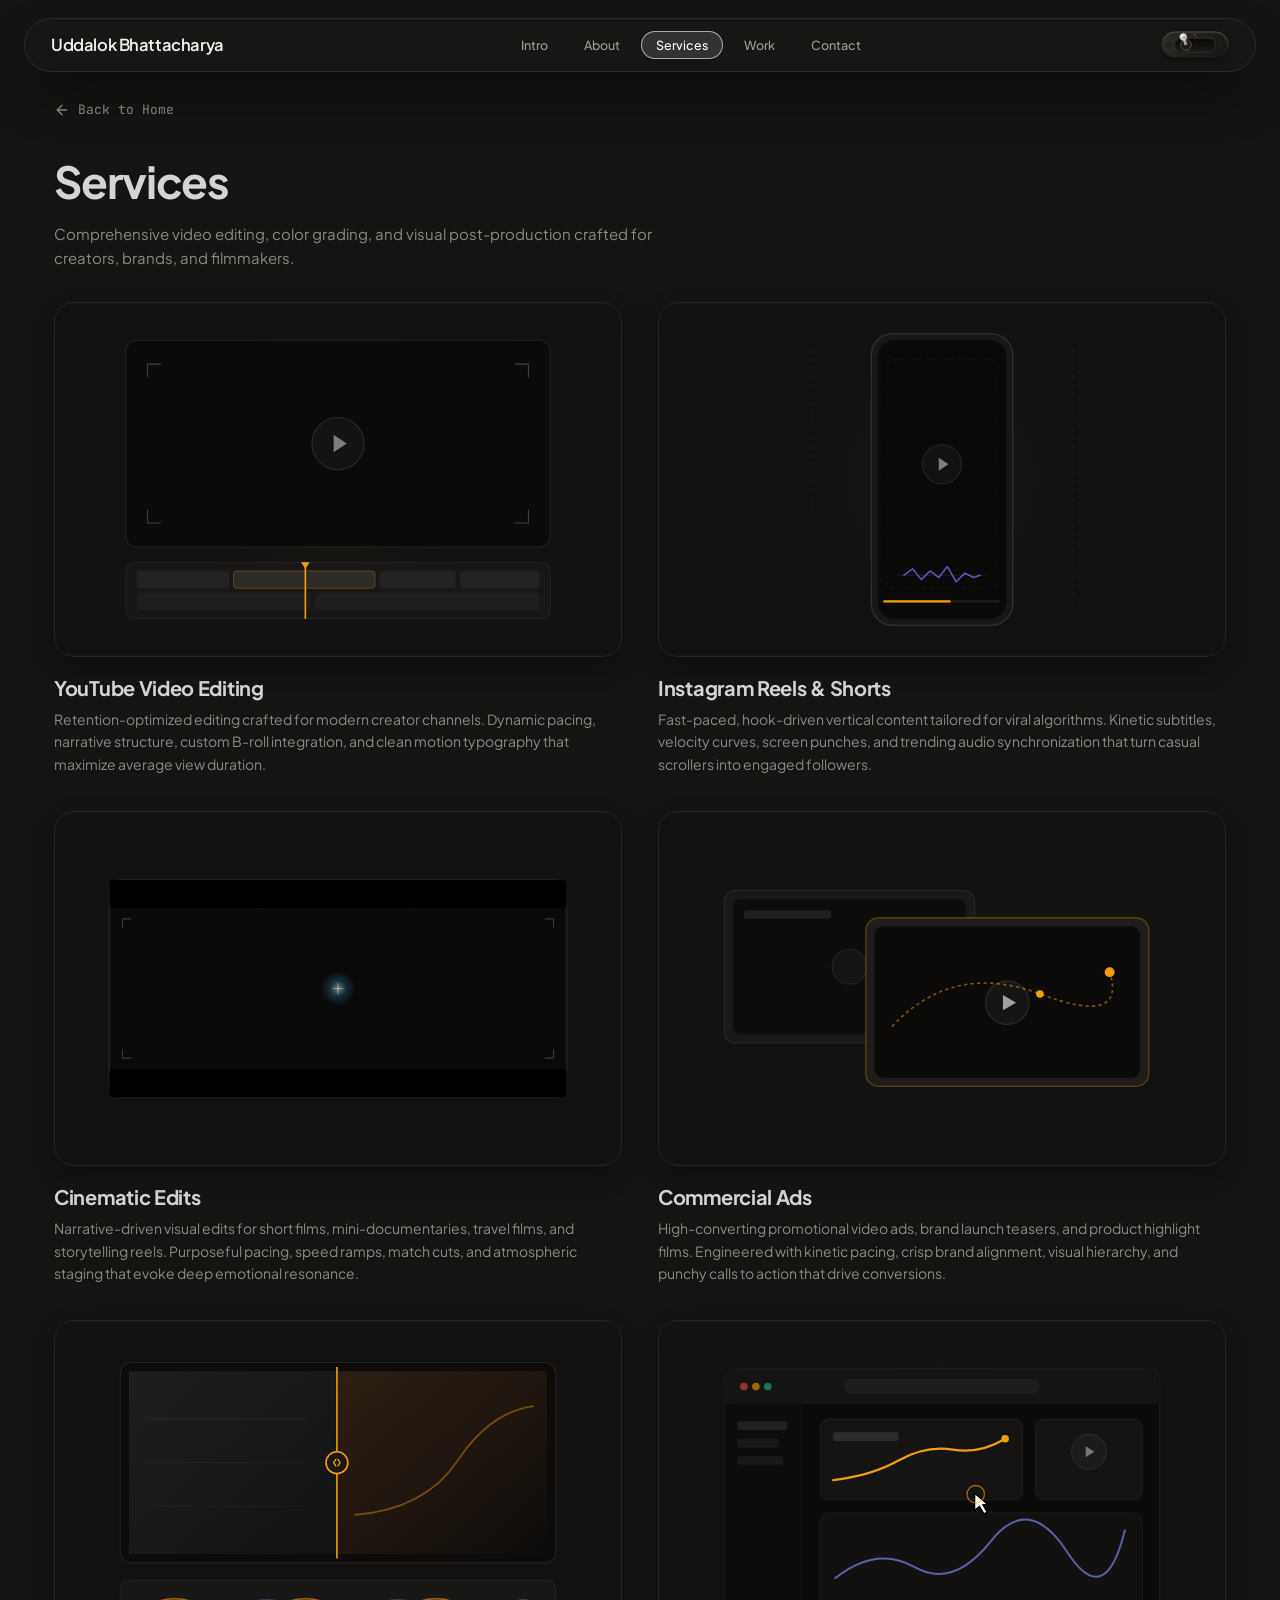
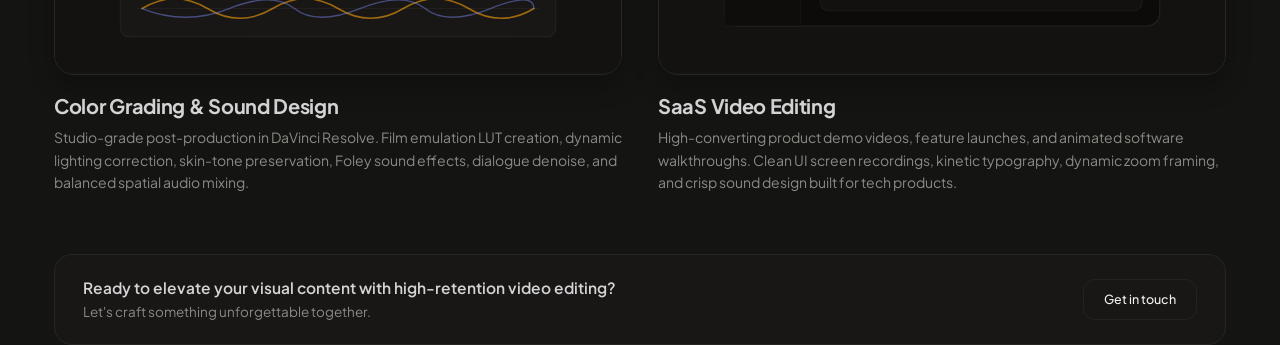
==== services.html @ 50cebea5 "feat: add SaaS Video Editing service to homepage section and services page" ====
<!DOCTYPE html>
<html lang="en">
<head>
  <meta charset="UTF-8">
  <meta name="viewport" content="width=device-width, initial-scale=1.0">
  <title>Services — Uddalok Bhattacharya | Video Editor</title>
  <meta name="description" content="Video editing services offered by Uddalok Bhattacharya: YouTube video editing, Instagram Reels and Shorts, Cinematic edits, Commercial ads, Color grading and sound design.">

  <!-- Google Fonts Preconnect -->
  <link rel="preconnect" href="https://fonts.googleapis.com">
  <link rel="preconnect" href="https://fonts.gstatic.com" crossorigin>
  <link href="https://fonts.googleapis.com/css2?family=JetBrains+Mono:wght@400;500;600&family=Plus+Jakarta+Sans:wght@400;500;600;700;800&display=swap" rel="stylesheet">

  <!-- Main Stylesheet -->
  <link rel="stylesheet" href="css/style.css?v=10">
</head>
<body>

  <!-- FIXED HEADER CAPSULE -->
  <header class="header-fixed-wrap">
    <div id="main-nav-capsule" class="main-nav-capsule">
      
      <!-- Brand Logo / Name: Links back to home -->
      <a id="nav-logo-link" href="index.html" class="nav-logo-link" aria-label="Uddalok Bhattacharya Home">
        <span class="nav-brand-text">Uddalok Bhattacharya</span>
      </a>

      <!-- Center Nav Links: "Services" is active capsule -->
      <nav class="nav-menu" aria-label="Primary Navigation">
        <a href="index.html#hero" class="nav-btn-link" data-section="hero">Intro</a>
        <a href="index.html#about" class="nav-btn-link" data-section="about">About</a>
        <a href="services.html" class="nav-btn-link active">Services</a>
        <a href="work.html" class="nav-btn-link">Work</a>
        <a href="index.html#contact" class="nav-btn-link" data-section="contact">Contact</a>
      </nav>

      <!-- Right Header Actions: Vintage Switch + Mobile Menu Toggle -->
      <div class="header-right-actions">
        <div class="switch-right-wrap">
        <button 
          id="nav-vintage-toggle-btn" 
          class="nav-vintage-toggle-btn" 
          type="button" 
          role="switch" 
          aria-checked="false" 
          aria-label="Vintage toggle switch: currently in Dark mode. Click to toggle to Royal Purple mode."
          title="Flip switch to Day / Purple Mode"
        >
          <svg id="vintageSwitchSvg" viewBox="0 0 68 28" class="vintage-switch-svg" fill="none" xmlns="http://www.w3.org/2000/svg">
            <defs>
              <linearGradient id="vintagePlateDark" x1="0" y1="0" x2="68" y2="28" gradientUnits="userSpaceOnUse">
                <stop offset="0%" stop-color="#32302C"/>
                <stop offset="35%" stop-color="#22211E"/>
                <stop offset="70%" stop-color="#1C1B19"/>
                <stop offset="100%" stop-color="#151413"/>
              </linearGradient>

              <linearGradient id="vintagePlatePurple" x1="0" y1="0" x2="68" y2="28" gradientUnits="userSpaceOnUse">
                <stop offset="0%" stop-color="#4C1D95"/>
                <stop offset="30%" stop-color="#3B1578"/>
                <stop offset="70%" stop-color="#290E52"/>
                <stop offset="100%" stop-color="#1C0938"/>
              </linearGradient>

              <linearGradient id="rimHighlightDark" x1="0" y1="0" x2="0" y2="28" gradientUnits="userSpaceOnUse">
                <stop offset="0%" stop-color="#57544C"/>
                <stop offset="50%" stop-color="#2E2C28"/>
                <stop offset="100%" stop-color="#0E0D0C"/>
              </linearGradient>

              <linearGradient id="rimHighlightPurple" x1="0" y1="0" x2="0" y2="28" gradientUnits="userSpaceOnUse">
                <stop offset="0%" stop-color="#C084FC"/>
                <stop offset="50%" stop-color="#7E22CE"/>
                <stop offset="100%" stop-color="#3B0764"/>
              </linearGradient>

              <linearGradient id="cavityShadow" x1="0" y1="0" x2="0" y2="14" gradientUnits="userSpaceOnUse">
                <stop offset="0%" stop-color="#080807" stop-opacity="0.95"/>
                <stop offset="60%" stop-color="#131211" stop-opacity="0.85"/>
                <stop offset="100%" stop-color="#21201D" stop-opacity="0.6"/>
              </linearGradient>

              <linearGradient id="leverBatonDark" x1="0" y1="0" x2="14" y2="14" gradientUnits="userSpaceOnUse">
                <stop offset="0%" stop-color="#F5F4F0"/>
                <stop offset="25%" stop-color="#D5D2C8"/>
                <stop offset="55%" stop-color="#8C887E"/>
                <stop offset="85%" stop-color="#57544C"/>
                <stop offset="100%" stop-color="#3A3833"/>
              </linearGradient>

              <linearGradient id="leverBatonLight" x1="0" y1="0" x2="14" y2="14" gradientUnits="userSpaceOnUse">
                <stop offset="0%" stop-color="#FFF9E6"/>
                <stop offset="30%" stop-color="#F5D77F"/>
                <stop offset="70%" stop-color="#D4A738"/>
                <stop offset="100%" stop-color="#99701E"/>
              </linearGradient>

              <radialGradient id="pilotBulbOff" cx="40%" cy="40%" r="50%">
                <stop offset="0%" stop-color="#78350F" stop-opacity="0.6"/>
                <stop offset="60%" stop-color="#451A03" stop-opacity="0.8"/>
                <stop offset="100%" stop-color="#1A0B02" stop-opacity="0.9"/>
              </radialGradient>
            </defs>

            <!-- Face Plate -->
            <rect class="switch-plate" x="1" y="1" width="66" height="26" rx="13" fill="url(#vintagePlateDark)" stroke="url(#rimHighlightDark)" stroke-width="1.2"/>
            <rect class="switch-inner-rim" x="2.6" y="2.6" width="62.8" height="22.8" rx="11.4" fill="none" stroke="#2A2825" stroke-width="0.6" stroke-dasharray="100" opacity="0.8"/>

            <!-- Left Screw Rivet -->
            <g transform="translate(7.5, 14)">
              <circle cx="0" cy="0" r="1.9" fill="#2C2A26" stroke="#141413" stroke-width="0.4"/>
              <line x1="-1.3" y1="-0.7" x2="1.3" y2="0.7" stroke="#0D0D0C" stroke-width="0.5" stroke-linecap="round"/>
            </g>

            <!-- Right Screw Rivet -->
            <g transform="translate(60.5, 14)">
              <circle cx="0" cy="0" r="1.9" fill="#2C2A26" stroke="#141413" stroke-width="0.4"/>
              <line x1="-1.2" y1="0.9" x2="1.2" y2="-0.9" stroke="#0D0D0C" stroke-width="0.5" stroke-linecap="round"/>
            </g>

            <!-- Recessed Cavity Slot -->
            <g transform="translate(13.5, 7)">
              <rect class="switch-cavity-rim" x="0" y="0" width="41" height="14" rx="7" fill="#151413" stroke="#33312C" stroke-width="0.8"/>
              <rect x="1" y="1" width="39" height="12" rx="6" fill="url(#cavityShadow)"/>
            </g>

            <!-- Pilot LED Indicator -->
            <g transform="translate(34, 4)">
              <circle cx="0" cy="0" r="2.2" fill="#3D3B36" stroke="#262522" stroke-width="0.4"/>
              <circle class="pilot-gem" cx="0" cy="0" r="1.6" fill="url(#pilotBulbOff)"/>
              <circle cx="-0.4" cy="-0.4" r="0.5" fill="#FFFFFF" opacity="0.3"/>
            </g>

            <!-- Mechanical Lever Group -->
            <g id="switchLeverG" class="switch-lever-group">
              <ellipse cx="2.5" cy="15.5" rx="4.8" ry="3" fill="#000000" opacity="0.45"/>
              <circle cx="0" cy="14" r="5.5" fill="#2D2B27" stroke="#4D4A43" stroke-width="0.7"/>
              <circle cx="0" cy="14" r="4" fill="#1A1917"/>

              <g class="baton-lever-tilt">
                <path d="M -1.8 14 L -1.1 6.8 L 1.1 6.8 L 1.8 14 Z" fill="url(#leverBatonDark)" stroke="#33312C" stroke-width="0.35"/>
                <circle cx="0" cy="5.5" r="3.5" fill="url(#leverBatonDark)" stroke="#A3A199" stroke-width="0.45"/>
                <ellipse cx="-1" cy="4.5" rx="1.1" ry="1.6" transform="rotate(-25 -1 4.5)" fill="#FFFFFF" opacity="0.75"/>
                <line x1="-2" y1="5.5" x2="2" y2="5.5" stroke="#2E2D2A" stroke-width="0.35" opacity="0.7"/>
                <line x1="-1.6" y1="6.5" x2="1.6" y2="6.5" stroke="#2E2D2A" stroke-width="0.35" opacity="0.7"/>
              </g>
            </g>
          </svg>
        </button>
      </div>

        <!-- Mobile Menu Toggle Button (Hamburger / Cross) -->
        <button 
          id="mobileMenuToggleBtn" 
          class="mobile-menu-toggle-btn" 
          type="button" 
          aria-label="Toggle navigation menu" 
          aria-expanded="false"
        >
          <span class="hamburger-bar"></span>
          <span class="hamburger-bar"></span>
          <span class="hamburger-bar"></span>
        </button>
      </div>

    </div>

    <!-- Mobile Navigation Floating Drawer -->
    <div class="mobile-nav-drawer" id="mobileNavDrawer" aria-hidden="true">
      <nav class="mobile-nav-links" aria-label="Mobile Navigation">
        <a href="index.html#hero" class="mobile-nav-item">
          <span>Intro</span>
          <span class="mobile-nav-sub">01</span>
        </a>
        <a href="index.html#about" class="mobile-nav-item">
          <span>About</span>
          <span class="mobile-nav-sub">02</span>
        </a>
        <a href="services.html" class="mobile-nav-item active">
          <span>Services</span>
          <span class="mobile-nav-sub">03</span>
        </a>
        <a href="work.html" class="mobile-nav-item">
          <span>Work</span>
          <span class="mobile-nav-sub">04</span>
        </a>
        <a href="index.html#contact" class="mobile-nav-item">
          <span>Contact</span>
          <span class="mobile-nav-sub">05</span>
        </a>
      </nav>
    </div>
  </header>

  <!-- MAIN CONTENT CONTAINER -->
  <main class="page-container" style="padding-top: 100px;">

    <!-- Top Navigation Row: Back Link -->
    <div class="work-page-nav-row">
      <a href="index.html" class="back-to-home-link">
        <svg width="16" height="16" viewBox="0 0 24 24" fill="none" stroke="currentColor" stroke-width="2" stroke-linecap="round" stroke-linejoin="round">
          <line x1="19" y1="12" x2="5" y2="12"/>
          <polyline points="12 19 5 12 12 5"/>
        </svg>
        <span>Back to Home</span>
      </a>
    </div>

    <!-- Page Title & Header -->
    <div class="work-page-intro">
      <h1 class="work-page-title">Services</h1>
      <p class="work-page-sub">
        Comprehensive video editing, color grading, and visual post-production crafted for creators, brands, and filmmakers.
      </p>
    </div>

    <!-- ======================================================================
         ALL SERVICES SHOWCASE GRID (Clean, minimal, zero template badges)
         ====================================================================== -->
    <div class="services-all-grid">

      <!-- Service 1: YouTube video editing -->
      <article class="service-card">
        <div class="service-media-wrap">
          <svg viewBox="0 0 520 320" class="service-canvas-svg" fill="none" xmlns="http://www.w3.org/2000/svg">
            <rect width="520" height="320" fill="#131211"/>
            <circle cx="260" cy="140" r="150" fill="url(#ytStudioGlow)" opacity="0.25"/>
            <defs>
              <radialGradient id="ytStudioGlow" cx="50%" cy="50%" r="50%">
                <stop offset="0%" stop-color="#F59E0B" stop-opacity="0.35"/>
                <stop offset="100%" stop-color="#131211" stop-opacity="0"/>
              </radialGradient>
            </defs>

            <!-- 16:9 Studio Monitor Frame -->
            <g transform="translate(65, 32)">
              <rect x="0" y="0" width="390" height="190" rx="10" fill="#0C0B0A" stroke="rgba(255, 255, 255, 0.08)" stroke-width="1"/>
              
              <!-- Subtle Corner Alignment Marks -->
              <path d="M 20 34 L 20 22 L 32 22" stroke="rgba(255, 255, 255, 0.22)" stroke-width="1" stroke-linecap="round"/>
              <path d="M 370 34 L 370 22 L 358 22" stroke="rgba(255, 255, 255, 0.22)" stroke-width="1" stroke-linecap="round"/>
              <path d="M 20 156 L 20 168 L 32 168" stroke="rgba(255, 255, 255, 0.22)" stroke-width="1" stroke-linecap="round"/>
              <path d="M 370 156 L 370 168 L 358 168" stroke="rgba(255, 255, 255, 0.22)" stroke-width="1" stroke-linecap="round"/>

              <!-- Minimal Center Play Aperture -->
              <circle cx="195" cy="95" r="24" fill="rgba(255, 255, 255, 0.03)" stroke="rgba(255, 255, 255, 0.12)" stroke-width="1"/>
              <polygon points="191,87 203,95 191,103" fill="rgba(255, 255, 255, 0.45)"/>
            </g>

            <!-- Minimalist Timeline Strip -->
            <g transform="translate(65, 236)">
              <rect x="0" y="0" width="390" height="52" rx="8" fill="#181716" stroke="rgba(255, 255, 255, 0.06)" stroke-width="1"/>
              
              <rect x="10" y="8" width="85" height="16" rx="3" fill="#242220"/>
              <rect x="99" y="8" width="130" height="16" rx="3" fill="#2E2C28" stroke="rgba(245, 158, 11, 0.3)" stroke-width="0.8"/>
              <rect x="233" y="8" width="70" height="16" rx="3" fill="#242220"/>
              <rect x="307" y="8" width="73" height="16" rx="3" fill="#242220"/>

              <rect x="10" y="28" width="160" height="16" rx="3" fill="#1D1F1E"/>
              <rect x="174" y="28" width="206" height="16" rx="3" fill="#1D1F1E"/>

              <!-- Precision Amber Playhead -->
              <line x1="165" y1="0" x2="165" y2="52" stroke="#F59E0B" stroke-width="1.5"/>
              <polygon points="161,0 169,0 165,6" fill="#F59E0B"/>
            </g>
          </svg>
        </div>
        <div class="service-info">
          <h3 class="service-title">YouTube Video Editing</h3>
          <p class="service-desc">
            Retention-optimized editing crafted for modern creator channels. Dynamic pacing, narrative structure, custom B-roll integration, and clean motion typography that maximize average view duration.
          </p>
        </div>
      </article>

      <!-- Service 2: Instagram Reels and Shorts -->
      <article class="service-card">
        <div class="service-media-wrap">
          <svg viewBox="0 0 520 320" class="service-canvas-svg" fill="none" xmlns="http://www.w3.org/2000/svg">
            <rect width="520" height="320" fill="#131211"/>
            <circle cx="260" cy="160" r="130" fill="url(#reelsGlowNew)" opacity="0.2"/>
            <defs>
              <radialGradient id="reelsGlowNew" cx="50%" cy="50%" r="50%">
                <stop offset="0%" stop-color="#8B5CF6" stop-opacity="0.4"/>
                <stop offset="100%" stop-color="#131211" stop-opacity="0"/>
              </radialGradient>
            </defs>

            <!-- Editorial Subtle Guide Lines -->
            <line x1="140" y1="40" x2="140" y2="280" stroke="rgba(255, 255, 255, 0.03)" stroke-width="1" stroke-dasharray="4 4"/>
            <line x1="380" y1="40" x2="380" y2="280" stroke="rgba(255, 255, 255, 0.03)" stroke-width="1" stroke-dasharray="4 4"/>

            <!-- Centered 9:16 Vertical Viewport -->
            <g transform="translate(195, 26)">
              <rect x="0" y="0" width="130" height="268" rx="20" fill="#181716" stroke="rgba(255, 255, 255, 0.12)" stroke-width="1.2"/>
              <rect x="6" y="6" width="118" height="256" rx="15" fill="#0A0A09"/>

              <!-- Subtle Safe Area Inset -->
              <rect x="14" y="24" width="102" height="210" rx="6" fill="none" stroke="rgba(255, 255, 255, 0.04)" stroke-dasharray="3 3"/>

              <!-- Minimal Center Play Focus -->
              <circle cx="65" cy="120" r="18" fill="rgba(255, 255, 255, 0.03)" stroke="rgba(255, 255, 255, 0.1)" stroke-width="1"/>
              <polygon points="62,114 71,120 62,126" fill="rgba(255, 255, 255, 0.45)"/>

              <!-- Minimal Soundwave Rhythm Pulse -->
              <g transform="translate(24, 212)">
                <line x1="0" y1="10" x2="82" y2="10" stroke="rgba(255, 255, 255, 0.08)" stroke-width="1"/>
                <path d="M 6 10 L 14 4 L 22 14 L 30 6 L 38 12 L 46 2 L 54 16 L 62 8 L 70 12 L 76 10" stroke="#8B5CF6" stroke-width="1.4" stroke-linecap="round" stroke-linejoin="round" opacity="0.8"/>
              </g>

              <!-- Bottom Progress Scrubber Line -->
              <line x1="12" y1="246" x2="118" y2="246" stroke="rgba(255, 255, 255, 0.08)" stroke-width="2"/>
              <line x1="12" y1="246" x2="72" y2="246" stroke="#F59E0B" stroke-width="2" stroke-linecap="round"/>
            </g>
          </svg>
        </div>
        <div class="service-info">
          <h3 class="service-title">Instagram Reels &amp; Shorts</h3>
          <p class="service-desc">
            Fast-paced, hook-driven vertical content tailored for viral algorithms. Kinetic subtitles, velocity curves, screen punches, and trending audio synchronization that turn casual scrollers into engaged followers.
          </p>
        </div>
      </article>

      <!-- Service 3: Cinematic edits -->
      <article class="service-card">
        <div class="service-media-wrap">
          <svg viewBox="0 0 520 320" class="service-canvas-svg" fill="none" xmlns="http://www.w3.org/2000/svg">
            <rect width="520" height="320" fill="#131211"/>

            <!-- Anamorphic 2.39:1 Widescreen Viewport Frame -->
            <g transform="translate(50, 60)">
              <!-- Outer Scope Shell -->
              <rect x="0" y="0" width="420" height="200" rx="10" fill="#0A0A09" stroke="rgba(255, 255, 255, 0.1)" stroke-width="1.2"/>
              
              <!-- Pure Black Letterbox Mask Bars (Top & Bottom) -->
              <rect x="0" y="0" width="420" height="26" rx="4" fill="#000000"/>
              <rect x="0" y="174" width="420" height="26" rx="4" fill="#000000"/>

              <!-- Subtle Optical Anamorphic Streak -->
              <line x1="40" y1="100" x2="380" y2="100" stroke="url(#cinematicBeam)" stroke-width="1.4" opacity="0.75"/>
              <circle cx="210" cy="100" r="16" fill="url(#cinematicCore)" opacity="0.6"/>
              <defs>
                <linearGradient id="cinematicBeam" x1="0%" y1="0%" x2="100%" y2="0%">
                  <stop offset="0%" stop-color="#38BDF8" stop-opacity="0"/>
                  <stop offset="35%" stop-color="#38BDF8" stop-opacity="0.25"/>
                  <stop offset="50%" stop-color="#E0F2FE" stop-opacity="0.9"/>
                  <stop offset="65%" stop-color="#38BDF8" stop-opacity="0.25"/>
                  <stop offset="100%" stop-color="#38BDF8" stop-opacity="0"/>
                </linearGradient>
                <radialGradient id="cinematicCore" cx="50%" cy="50%" r="50%">
                  <stop offset="0%" stop-color="#FFFFFF" stop-opacity="0.8"/>
                  <stop offset="50%" stop-color="#38BDF8" stop-opacity="0.3"/>
                  <stop offset="100%" stop-color="#38BDF8" stop-opacity="0"/>
                </radialGradient>
              </defs>

              <!-- Rule of Thirds Cinematic Composition Guides -->
              <line x1="140" y1="26" x2="140" y2="174" stroke="rgba(255, 255, 255, 0.04)" stroke-width="0.8"/>
              <line x1="280" y1="26" x2="280" y2="174" stroke="rgba(255, 255, 255, 0.04)" stroke-width="0.8"/>

              <!-- Precision Center Crosshair -->
              <line x1="205" y1="100" x2="215" y2="100" stroke="rgba(255, 255, 255, 0.35)" stroke-width="1"/>
              <line x1="210" y1="95" x2="210" y2="105" stroke="rgba(255, 255, 255, 0.35)" stroke-width="1"/>

              <!-- Corner Crop Ticks -->
              <path d="M 12 36 L 12 44 M 12 36 L 20 36" stroke="rgba(255, 255, 255, 0.2)" stroke-width="1"/>
              <path d="M 408 36 L 408 44 M 408 36 L 400 36" stroke="rgba(255, 255, 255, 0.2)" stroke-width="1"/>
              <path d="M 12 164 L 12 156 M 12 164 L 20 164" stroke="rgba(255, 255, 255, 0.2)" stroke-width="1"/>
              <path d="M 408 164 L 408 156 M 408 164 L 400 164" stroke="rgba(255, 255, 255, 0.2)" stroke-width="1"/>
            </g>
          </svg>
        </div>
        <div class="service-info">
          <h3 class="service-title">Cinematic Edits</h3>
          <p class="service-desc">
            Narrative-driven visual edits for short films, mini-documentaries, travel films, and storytelling reels. Purposeful pacing, speed ramps, match cuts, and atmospheric staging that evoke deep emotional resonance.
          </p>
        </div>
      </article>

      <!-- Service 4: Commercial ads -->
      <article class="service-card">
        <div class="service-media-wrap">
          <svg viewBox="0 0 520 320" class="service-canvas-svg" fill="none" xmlns="http://www.w3.org/2000/svg">
            <rect width="520" height="320" fill="#131211"/>

            <!-- Background Frame 1 (Left) -->
            <g transform="translate(60, 70)">
              <rect x="0" y="0" width="230" height="140" rx="10" fill="#1A1917" stroke="rgba(255, 255, 255, 0.08)" stroke-width="1"/>
              <rect x="8" y="8" width="214" height="124" rx="6" fill="#0E0D0C"/>
              <rect x="18" y="18" width="80" height="8" rx="2" fill="rgba(255, 255, 255, 0.08)"/>
              <circle cx="115" cy="70" r="16" fill="rgba(255, 255, 255, 0.03)" stroke="rgba(255, 255, 255, 0.08)" stroke-width="1"/>
            </g>

            <!-- Foreground Hero Keyframe (Right, Elevated with Soft Ambient Glow) -->
            <g transform="translate(190, 95)">
              <rect x="-10" y="-10" width="280" height="175" rx="14" fill="url(#commercialGlow)" opacity="0.35"/>
              <defs>
                <radialGradient id="commercialGlow" cx="50%" cy="50%" r="50%">
                  <stop offset="0%" stop-color="#F59E0B" stop-opacity="0.4"/>
                  <stop offset="100%" stop-color="#131211" stop-opacity="0"/>
                </radialGradient>
              </defs>
              
              <rect x="0" y="0" width="260" height="155" rx="12" fill="#1F1D1B" stroke="rgba(245, 158, 11, 0.3)" stroke-width="1.2"/>
              <rect x="8" y="8" width="244" height="139" rx="8" fill="#0C0B0A"/>

              <!-- Motion Curve Vector between keyframes -->
              <path d="M 24 100 Q 80 40 160 70 T 224 50" fill="none" stroke="rgba(245, 158, 11, 0.5)" stroke-width="1.5" stroke-dasharray="3 3"/>
              <circle cx="160" cy="70" r="3.5" fill="#F59E0B"/>
              <circle cx="224" cy="50" r="4.5" fill="#F59E0B"/>

              <!-- Clean Play Focus -->
              <circle cx="130" cy="78" r="20" fill="rgba(255, 255, 255, 0.04)" stroke="rgba(255, 255, 255, 0.12)" stroke-width="1"/>
              <polygon points="126,71 138,78 126,85" fill="rgba(255, 255, 255, 0.6)"/>
            </g>
          </svg>
        </div>
        <div class="service-info">
          <h3 class="service-title">Commercial Ads</h3>
          <p class="service-desc">
            High-converting promotional video ads, brand launch teasers, and product highlight films. Engineered with kinetic pacing, crisp brand alignment, visual hierarchy, and punchy calls to action that drive conversions.
          </p>
        </div>
      </article>

      <!-- Service 5: Color grading and sound design -->
      <article class="service-card">
        <div class="service-media-wrap">
          <svg viewBox="0 0 520 320" class="service-canvas-svg" fill="none" xmlns="http://www.w3.org/2000/svg">
            <rect width="520" height="320" fill="#131211"/>

            <!-- Split-Screen Grade Viewport (Before / After Grading) -->
            <g transform="translate(60, 36)">
              <rect x="0" y="0" width="400" height="184" rx="10" fill="#0D0C0B" stroke="rgba(255, 255, 255, 0.08)" stroke-width="1"/>
              
              <!-- Left Half: Flat LOG Profile -->
              <path d="M 8 8 L 198 8 L 198 176 L 8 176 Z" fill="url(#logGradient)"/>
              <defs>
                <linearGradient id="logGradient" x1="0%" y1="0%" x2="100%" y2="100%">
                  <stop offset="0%" stop-color="#1C1E1F"/>
                  <stop offset="100%" stop-color="#121314"/>
                </linearGradient>
              </defs>
              <line x1="24" y1="52" x2="170" y2="52" stroke="rgba(255, 255, 255, 0.04)" stroke-width="1"/>
              <line x1="24" y1="92" x2="170" y2="92" stroke="rgba(255, 255, 255, 0.04)" stroke-width="1"/>
              <line x1="24" y1="132" x2="170" y2="132" stroke="rgba(255, 255, 255, 0.04)" stroke-width="1"/>

              <!-- Right Half: Rec.709 Graded Cinematic Tone -->
              <path d="M 200 8 L 392 8 L 392 176 L 200 176 Z" fill="url(#gradedGradient)"/>
              <defs>
                <linearGradient id="gradedGradient" x1="0%" y1="0%" x2="100%" y2="100%">
                  <stop offset="0%" stop-color="#2D1F13"/>
                  <stop offset="60%" stop-color="#1C140E"/>
                  <stop offset="100%" stop-color="#0E0D0C"/>
                </linearGradient>
              </defs>
              <path d="M 215 140 Q 280 135 310 90 T 380 40" fill="none" stroke="rgba(245, 158, 11, 0.4)" stroke-width="1.6"/>

              <!-- Center Precision Split-Line Slider -->
              <line x1="199" y1="4" x2="199" y2="180" stroke="#F59E0B" stroke-width="1.5"/>
              <circle cx="199" cy="92" r="10" fill="#181716" stroke="#F59E0B" stroke-width="1.5"/>
              <path d="M 196 92 L 198 89 M 196 92 L 198 95 M 202 92 L 200 89 M 202 92 L 200 95" stroke="#F59E0B" stroke-width="1.2" stroke-linecap="round"/>
            </g>

            <!-- Sound Design: Precision Spatial Audio Waveform -->
            <g transform="translate(60, 236)">
              <rect x="0" y="0" width="400" height="52" rx="8" fill="#181716" stroke="rgba(255, 255, 255, 0.06)" stroke-width="1"/>
              <!-- Stereo Audio Waveform Curves -->
              <path d="M 20 26 Q 50 8 80 26 T 140 26 T 200 26 T 260 26 T 320 26 T 380 26" fill="none" stroke="rgba(245, 158, 11, 0.6)" stroke-width="1.4" stroke-linecap="round"/>
              <path d="M 20 26 Q 60 42 100 26 T 160 26 T 220 26 T 280 26 T 340 26 T 380 26" fill="none" stroke="rgba(129, 140, 248, 0.45)" stroke-width="1.2" stroke-linecap="round"/>
              <line x1="15" y1="26" x2="385" y2="26" stroke="rgba(255, 255, 255, 0.04)" stroke-width="1"/>
            </g>
          </svg>
        </div>
        <div class="service-info">
          <h3 class="service-title">Color Grading &amp; Sound Design</h3>
          <p class="service-desc">
            Studio-grade post-production in DaVinci Resolve. Film emulation LUT creation, dynamic lighting correction, skin-tone preservation, Foley sound effects, dialogue denoise, and balanced spatial audio mixing.
          </p>
        </div>
      </article>

      <!-- Service 6: SaaS Video Editing -->
      <article class="service-card">
        <div class="service-media-wrap">
          <svg viewBox="0 0 520 320" class="service-canvas-svg" fill="none" xmlns="http://www.w3.org/2000/svg">
            <rect width="520" height="320" fill="#131211"/>
            <circle cx="260" cy="150" r="140" fill="url(#saasGlowSvc)" opacity="0.25"/>
            <defs>
              <radialGradient id="saasGlowSvc" cx="50%" cy="50%" r="50%">
                <stop offset="0%" stop-color="#38BDF8" stop-opacity="0.35"/>
                <stop offset="60%" stop-color="#818CF8" stop-opacity="0.15"/>
                <stop offset="100%" stop-color="#131211" stop-opacity="0"/>
              </radialGradient>
            </defs>

            <!-- Modern SaaS Application Window Frame -->
            <g transform="translate(60, 42)">
              <rect x="0" y="0" width="400" height="236" rx="12" fill="#0C0B0A" stroke="rgba(255, 255, 255, 0.08)" stroke-width="1"/>
              
              <!-- Window Header -->
              <rect x="0" y="0" width="400" height="32" rx="12" fill="#151413"/>
              <rect x="0" y="20" width="400" height="12" fill="#151413"/>
              <circle cx="18" cy="16" r="3.5" fill="#EF4444" opacity="0.6"/>
              <circle cx="29" cy="16" r="3.5" fill="#F59E0B" opacity="0.6"/>
              <circle cx="40" cy="16" r="3.5" fill="#10B981" opacity="0.6"/>
              <rect x="110" y="9" width="180" height="14" rx="7" fill="rgba(255, 255, 255, 0.04)"/>

              <!-- Sidebar -->
              <rect x="0" y="32" width="70" height="204" fill="#0E0D0C" stroke="rgba(255, 255, 255, 0.03)" stroke-width="0.8"/>
              <rect x="12" y="48" width="46" height="8" rx="2" fill="rgba(255, 255, 255, 0.08)"/>
              <rect x="12" y="64" width="38" height="8" rx="2" fill="rgba(255, 255, 255, 0.05)"/>
              <rect x="12" y="80" width="42" height="8" rx="2" fill="rgba(255, 255, 255, 0.05)"/>

              <!-- Main Dashboard Area -->
              <rect x="88" y="46" width="186" height="74" rx="8" fill="#151413" stroke="rgba(255, 255, 255, 0.06)" stroke-width="1"/>
              <rect x="100" y="58" width="60" height="8" rx="2" fill="rgba(255, 255, 255, 0.1)"/>
              <path d="M 100 102 Q 135 98 160 84 T 210 74 T 258 64" fill="none" stroke="#F59E0B" stroke-width="2" stroke-linecap="round"/>
              <circle cx="258" cy="64" r="3.5" fill="#F59E0B"/>

              <!-- Secondary Feature Card -->
              <rect x="286" y="46" width="98" height="74" rx="8" fill="#151413" stroke="rgba(255, 255, 255, 0.06)" stroke-width="1"/>
              <circle cx="335" cy="76" r="16" fill="rgba(255, 255, 255, 0.03)" stroke="rgba(255, 255, 255, 0.08)" stroke-width="1"/>
              <polygon points="332,71 340,76 332,81" fill="rgba(255, 255, 255, 0.4)"/>

              <!-- Activity Area -->
              <rect x="88" y="132" width="296" height="90" rx="8" fill="#121110" stroke="rgba(255, 255, 255, 0.05)" stroke-width="1"/>
              <path d="M 102 192 Q 140 162 175 182 T 245 158 T 315 168 T 368 148" fill="none" stroke="rgba(129, 140, 248, 0.65)" stroke-width="1.8" stroke-linecap="round"/>

              <!-- Minimalist Vector Cursor Pointer -->
              <g transform="translate(230, 114)">
                <polygon points="0,0 0,16 4.5,12 8.5,19 11.5,17.5 7.5,10.5 12,10.5" fill="#FFFFFF" stroke="#000000" stroke-width="1.2" stroke-linejoin="round"/>
                <circle cx="1" cy="1" r="8" fill="none" stroke="#F59E0B" stroke-width="1.2" opacity="0.6"/>
              </g>
            </g>
          </svg>
        </div>
        <div class="service-info">
          <h3 class="service-title">SaaS Video Editing</h3>
          <p class="service-desc">
            High-converting product demo videos, feature launches, and animated software walkthroughs. Clean UI screen recordings, kinetic typography, dynamic zoom framing, and crisp sound design built for tech products.
          </p>
        </div>
      </article>

    </div>

    <!-- Bottom Callout Banner -->
    <div class="work-cta-banner" style="margin-top: 60px;">
      <div class="work-cta-text">
        <h4 class="work-cta-heading">Ready to elevate your visual content with high-retention video editing?</h4>
        <p class="work-cta-sub">Let's craft something unforgettable together.</p>
      </div>
      <a href="index.html#contact" class="work-cta-btn">Get in touch</a>
    </div>

  </main>

  <!-- Unified JS Script -->
  <script src="js/app.js?v=10"></script>
</body>
</html>
---- css/style.css ----
/* ==========================================================================
   UDDALOK BHATTACHARYA — VIDEO EDITOR PORTFOLIO STYLES
   Exact Header, Vintage Skeuomorphic Switch & Typography from Reference
   ========================================================================== */

:root {
  /* Obsidian Dark Theme (Reference Default) */
  --bg-main: #141413;
  --bg-card: #181716;
  --bg-card-hover: #22211F;
  --bg-nav: rgba(24, 23, 21, 0.92);
  --border-nav: #2E2C28;
  --border-subtle: #242320;
  --border-card: #272623;
  --border-card-hover: #423F39;
  
  --text-main: #F3F2EE;
  --text-headline: #D4D4D4;
  --text-muted: #8C8A84;
  --text-subtle: #6E6C66;
  --text-underline: #8C8A84;
  
  --accent-amber: #E5983A;
  --accent-amber-glow: rgba(229, 152, 58, 0.25);

  --font-sans: 'Plus Jakarta Sans', -apple-system, BlinkMacSystemFont, 'Segoe UI', Roboto, sans-serif;
  --font-display: 'Plus Jakarta Sans', -apple-system, BlinkMacSystemFont, 'Segoe UI', Roboto, sans-serif;
  --font-mono: 'JetBrains Mono', ui-monospace, SFMono-Regular, Menlo, Monaco, Consolas, monospace;

  --transition-theme: background-color 0.35s cubic-bezier(0.16, 1, 0.3, 1),
                      color 0.35s cubic-bezier(0.16, 1, 0.3, 1),
                      border-color 0.35s cubic-bezier(0.16, 1, 0.3, 1),
                      box-shadow 0.35s cubic-bezier(0.16, 1, 0.3, 1);
}

/* --------------------------------------------------------------------------
   Deep Dark Purple Theme (Rich midnight purple as requested)
   -------------------------------------------------------------------------- */
[data-theme="purple"] {
  --bg-main: #0B0314; /* Ultra-deep dark nocturnal purple */
  --bg-card: #140624;
  --bg-card-hover: #1E0A36;
  --bg-nav: rgba(16, 5, 28, 0.94);
  --border-nav: rgba(147, 51, 234, 0.3);
  --border-subtle: rgba(147, 51, 234, 0.16);
  --border-card: rgba(147, 51, 234, 0.22);
  --border-card-hover: rgba(192, 132, 252, 0.45);

  --text-main: #FFFFFF; /* Pure white font as requested */
  --text-headline: #FFFFFF;
  --text-muted: #D8B4FE;
  --text-subtle: #A855F7;
  --text-underline: #C084FC;

  --accent-amber: #F59E0B;
  --accent-amber-glow: rgba(245, 158, 11, 0.3);
}

/* Base Resets */
*, *::before, *::after {
  box-sizing: border-box;
  margin: 0;
  padding: 0;
}

html {
  font-family: var(--font-sans);
  background-color: var(--bg-main);
  color: var(--text-main);
  scroll-behavior: smooth;
  -webkit-font-smoothing: antialiased;
  -moz-osx-font-smoothing: grayscale;
}

body {
  min-height: 100vh;
  background-color: var(--bg-main);
  color: var(--text-main);
  transition: var(--transition-theme);
  line-height: 1.5;
  overflow-x: hidden;
  position: relative;
}

::selection {
  background: rgba(229, 152, 58, 0.3);
  color: #FFFFFF;
}

[data-theme="purple"] ::selection {
  background: rgba(192, 132, 252, 0.45);
  color: #FFFFFF;
}

a {
  color: inherit;
  text-decoration: none;
}

button {
  background: none;
  border: none;
  cursor: pointer;
  font-family: inherit;
  color: inherit;
}

/* Ambient Background Glow */
.ambient-glow {
  position: absolute;
  top: 40px;
  left: 50%;
  transform: translateX(-50%);
  width: 100%;
  max-width: 84rem;
  height: 30rem;
  background: linear-gradient(to bottom, rgba(229, 152, 58, 0.06), rgba(217, 119, 6, 0.02), transparent);
  filter: blur(80px);
  pointer-events: none;
  z-index: -10;
  transition: opacity 0.5s ease;
}

[data-theme="purple"] .ambient-glow {
  background: linear-gradient(to bottom, rgba(147, 51, 234, 0.12), rgba(88, 28, 135, 0.04), transparent);
}

/* Expanded Main Container (Widescreen immersive scale) */
.page-container {
  max-width: 1380px; /* Expanded for immersive presence */
  margin: 0 auto;
  padding: 0 16px;
  position: relative;
  z-index: 1;
}

@media (min-width: 480px) {
  .page-container {
    padding: 0 24px;
  }
}

@media (min-width: 640px) {
  .page-container {
    padding: 0 40px;
  }
}

@media (min-width: 1024px) {
  .page-container {
    padding: 0 54px;
  }
}

@media (min-width: 1400px) {
  .page-container {
    padding: 0 64px;
  }
}

/* --------------------------------------------------------------------------
   HEADER CAPSULE (Matching media_1792084312946.png)
   -------------------------------------------------------------------------- */
.header-fixed-wrap {
  position: fixed;
  top: 10px;
  left: 0;
  right: 0;
  z-index: 50;
  display: flex;
  flex-direction: column;
  align-items: center;
  padding: 0 12px;
  pointer-events: none;
}

@media (min-width: 640px) {
  .header-fixed-wrap {
    top: 18px;
    padding: 0 24px;
  }
}

.main-nav-capsule {
  pointer-events: auto;
  display: flex;
  align-items: center;
  justify-content: space-between;
  gap: 8px;
  background-color: var(--bg-nav);
  backdrop-filter: blur(24px);
  -webkit-backdrop-filter: blur(24px);
  border: 1px solid var(--border-nav);
  border-radius: 9999px;
  padding: 6px 12px;
  box-shadow: 0 25px 50px -12px rgba(0, 0, 0, 0.5);
  width: 100%;
  max-width: 1260px; /* Expanded header capsule matching wider interface */
  transition: var(--transition-theme);
}

@media (min-width: 480px) {
  .main-nav-capsule {
    padding: 8px 16px;
    gap: 12px;
  }
}

@media (min-width: 768px) {
  .main-nav-capsule {
    padding: 10px 24px;
    gap: 22px;
  }
}

/* Brand Name Left */
.nav-logo-link {
  display: flex;
  align-items: center;
  cursor: pointer;
  padding-left: 2px;
  flex-shrink: 0;
  outline: none;
}

.nav-brand-text {
  font-family: var(--font-display);
  font-weight: 600;
  font-size: 14px;
  color: var(--text-main);
  letter-spacing: -0.025em;
  white-space: nowrap;
  transition: opacity 0.2s ease, color 0.2s ease;
}

@media (min-width: 480px) {
  .nav-brand-text {
    font-size: 15.5px;
  }
}

@media (min-width: 640px) {
  .nav-brand-text {
    font-size: 16.5px;
  }
}

.nav-logo-link:hover .nav-brand-text {
  opacity: 0.85;
}

/* Header Right Actions (Switch + Mobile Menu Toggle) */
.header-right-actions {
  display: flex;
  align-items: center;
  gap: 8px;
  flex-shrink: 0;
}

@media (min-width: 480px) {
  .header-right-actions {
    gap: 10px;
  }
}

/* Mobile Menu Toggle Button (Visible only on mobile < 640px) */
.mobile-menu-toggle-btn {
  display: flex;
  flex-direction: column;
  justify-content: center;
  align-items: center;
  gap: 4px;
  width: 34px;
  height: 34px;
  border-radius: 9999px;
  background: rgba(255, 255, 255, 0.05);
  border: 1px solid var(--border-card);
  color: var(--text-headline);
  cursor: pointer;
  pointer-events: auto;
  transition: background 0.2s ease, border-color 0.2s ease, transform 0.15s ease;
  touch-action: manipulation;
  -webkit-tap-highlight-color: transparent;
  padding: 0;
}

.mobile-menu-toggle-btn:hover {
  background: rgba(255, 255, 255, 0.1);
  border-color: var(--accent-amber);
}

.mobile-menu-toggle-btn:active {
  transform: scale(0.95);
}

[data-theme="purple"] .mobile-menu-toggle-btn:hover {
  border-color: #C084FC;
}

@media (min-width: 640px) {
  .mobile-menu-toggle-btn {
    display: none !important;
  }
}

.hamburger-bar {
  display: block;
  width: 14px;
  height: 1.5px;
  background: currentColor;
  border-radius: 9999px;
  transition: transform 0.25s cubic-bezier(0.16, 1, 0.3, 1),
              opacity 0.2s ease;
}

.mobile-menu-toggle-btn.is-open .hamburger-bar:nth-child(1) {
  transform: translateY(5.5px) rotate(45deg);
}

.mobile-menu-toggle-btn.is-open .hamburger-bar:nth-child(2) {
  opacity: 0;
}

.mobile-menu-toggle-btn.is-open .hamburger-bar:nth-child(3) {
  transform: translateY(-5.5px) rotate(-45deg);
}

/* Mobile Navigation Floating Drawer (Subtle, sleek glassmorphism) */
.mobile-nav-drawer {
  pointer-events: none;
  width: 100%;
  max-width: 360px;
  margin-top: 8px;
  background-color: var(--bg-nav);
  backdrop-filter: blur(28px);
  -webkit-backdrop-filter: blur(28px);
  border: 1px solid var(--border-nav);
  border-radius: 18px;
  padding: 6px;
  box-shadow: 0 25px 60px rgba(0, 0, 0, 0.85);
  opacity: 0;
  transform: translateY(-8px) scale(0.96);
  transition: opacity 0.22s cubic-bezier(0.16, 1, 0.3, 1),
              transform 0.22s cubic-bezier(0.16, 1, 0.3, 1);
  z-index: 45;
}

.mobile-nav-drawer.show {
  pointer-events: auto;
  opacity: 1;
  transform: translateY(0) scale(1);
}

@media (min-width: 640px) {
  .mobile-nav-drawer {
    display: none !important;
  }
}

.mobile-nav-links {
  display: flex;
  flex-direction: column;
  gap: 3px;
}

.mobile-nav-item {
  display: flex;
  align-items: center;
  justify-content: space-between;
  padding: 10px 14px;
  border-radius: 12px;
  text-decoration: none;
  color: var(--text-headline);
  font-size: 14.5px;
  font-weight: 600;
  transition: background 0.18s ease, color 0.18s ease;
  touch-action: manipulation;
  -webkit-tap-highlight-color: transparent;
}

.mobile-nav-item:hover,
.mobile-nav-item:active,
.mobile-nav-item.active {
  background: rgba(255, 255, 255, 0.08);
  color: var(--accent-amber);
}

[data-theme="purple"] .mobile-nav-item:hover,
[data-theme="purple"] .mobile-nav-item:active,
[data-theme="purple"] .mobile-nav-item.active {
  color: #C084FC;
}

.mobile-nav-sub {
  font-family: var(--font-mono);
  font-size: 11px;
  font-weight: 400;
  color: var(--text-muted);
}

/* Nav Links Center */
.nav-menu {
  display: none;
  align-items: center;
  gap: 6px;
}

@media (min-width: 640px) {
  .nav-menu {
    display: flex;
  }
}

.nav-btn-link {
  padding: 4px 14px;
  font-size: 12.5px;
  font-weight: 500;
  border-radius: 9999px;
  transition: all 0.2s ease;
  cursor: pointer;
  border: 1px solid transparent;
  color: #9E9C94;
  white-space: nowrap;
}

.nav-btn-link:hover {
  color: #F3F2EE;
  background-color: rgba(255, 255, 255, 0.05);
}

.nav-btn-link.active {
  color: #FFFFFF;
  background-color: rgba(255, 255, 255, 0.12);
  border: 1px solid rgba(255, 255, 255, 0.6);
  box-shadow: 0 1px 2px rgba(0, 0, 0, 0.2);
}

[data-theme="purple"] .nav-btn-link {
  color: #D8B4FE;
}

[data-theme="purple"] .nav-btn-link:hover {
  color: #FFFFFF;
  background-color: rgba(255, 255, 255, 0.08);
}

[data-theme="purple"] .nav-btn-link.active {
  color: #FFFFFF;
  background-color: rgba(255, 255, 255, 0.18);
  border-color: rgba(255, 255, 255, 0.7);
}

/* --------------------------------------------------------------------------
   VINTAGE HARDWARE TOGGLE SWITCH (Exact SVGs & Physics)
   -------------------------------------------------------------------------- */
.switch-right-wrap {
  display: flex;
  align-items: center;
  gap: 8px;
  flex-shrink: 0;
}

.nav-vintage-toggle-btn {
  position: relative;
  display: flex;
  align-items: center;
  justify-content: center;
  padding: 2px;
  border-radius: 9999px;
  user-select: none;
  cursor: pointer;
  transition: transform 0.15s ease;
  outline: none;
}

.nav-vintage-toggle-btn:focus-visible {
  box-shadow: 0 0 0 2px var(--accent-amber);
}

.nav-vintage-toggle-btn:active {
  transform: scale(0.97);
}

.vintage-switch-svg {
  width: 64px;
  height: 26px;
  overflow: visible;
  filter: drop-shadow(0 3px 3px rgba(0, 0, 0, 0.35));
  display: block;
}

@media (min-width: 640px) {
  .vintage-switch-svg {
    width: 68px;
    height: 28px;
  }
}

.switch-lever-group {
  transition: transform 0.3s cubic-bezier(0.34, 1.56, 0.64, 1);
  transform: translate(25px, 0);
}

.baton-lever-tilt {
  transition: transform 0.3s cubic-bezier(0.34, 1.56, 0.64, 1);
  transform-origin: 0px 14px;
  transform: rotate(-18deg);
}

.pilot-gem {
  transition: fill 0.3s ease, filter 0.3s ease;
}

/* Secondary (Dark Purple) Mode State */
[data-theme="purple"] .switch-lever-group {
  transform: translate(43px, 0);
}

[data-theme="purple"] .baton-lever-tilt {
  transform: rotate(18deg);
}

[data-theme="purple"] .switch-plate {
  fill: url(#vintagePlatePurple);
  stroke: url(#rimHighlightPurple);
}

[data-theme="purple"] .switch-inner-rim {
  stroke: #3B0764;
}

[data-theme="purple"] .pilot-gem {
  fill: url(#pilotBulbOn) !important;
  filter: url(#pilotGlow) !important;
}

/* --------------------------------------------------------------------------
   HERO SECTION (Clean, uncluttered, true to reference screenshots)
   -------------------------------------------------------------------------- */
.hero-section {
  padding-top: 88px;
  padding-bottom: 50px;
  display: flex;
  flex-direction: column;
  justify-content: center;
  position: relative;
  border-bottom: 1px solid var(--border-subtle);
  scroll-margin-top: 80px;
}

@media (min-width: 640px) {
  .hero-section {
    padding-top: 140px;
    padding-bottom: 84px;
    scroll-margin-top: 110px;
  }
}

.hero-grid {
  display: grid;
  grid-template-columns: 1fr;
  align-items: center;
  gap: 36px;
}

@media (min-width: 1024px) {
  .hero-grid {
    grid-template-columns: 1.45fr 0.85fr; /* Spacious balanced hero */
    gap: 68px;
  }
}

/* Left Hero Column */
.hero-content-col {
  display: flex;
  flex-direction: column;
  gap: 20px;
}

@media (min-width: 640px) {
  .hero-content-col {
    gap: 24px;
  }
}

/* Greeting Heading: fluid responsive font */
.hero-greeting-heading {
  font-size: clamp(22px, 5.5vw, 28px);
  font-weight: 400;
  letter-spacing: -0.025em;
  line-height: 1;
  color: var(--text-headline);
  display: flex;
  align-items: center;
  min-height: 30px;
}

@media (min-width: 640px) {
  .hero-greeting-heading {
    font-size: 32px;
    min-height: 34px;
  }
}

.hero-cursor-line {
  display: inline-block;
  width: 2.5px;
  height: 24px;
  margin-left: 4px;
  background-color: var(--accent-amber);
  border-radius: 9999px;
  vertical-align: middle;
  animation: cursorBlink 0.8s infinite;
}

@media (min-width: 640px) {
  .hero-cursor-line {
    height: 28px;
  }
}

@keyframes cursorBlink {
  0%, 100% { opacity: 1; }
  50% { opacity: 0; }
}

/* Scaled Headline Font & Size with clamp for mobile */
.hero-headline {
  font-family: var(--font-display);
  font-size: clamp(26px, 7.5vw, 36px);
  line-height: 1.25;
  font-weight: 500;
  color: var(--text-headline);
  max-width: 58rem;
  letter-spacing: -0.02em;
}

@media (min-width: 640px) {
  .hero-headline {
    font-size: 38px;
    line-height: 48px;
  }
}

@media (min-width: 1200px) {
  .hero-headline {
    font-size: 42px;
    line-height: 52px;
    max-width: 62rem;
  }
}

.hero-headline .hero-underline {
  text-decoration: underline;
  text-underline-offset: 5px;
  text-decoration-color: var(--text-underline);
  transition: text-decoration-color 0.2s ease, color 0.2s ease;
}

.hero-headline .hero-underline:hover {
  text-decoration-color: var(--text-main);
}

/* Right Hero Column: Avatar & Location Badge */
.hero-avatar-col {
  display: flex;
  flex-direction: column;
  align-items: center;
  justify-content: center;
}

.avatar-container {
  position: relative;
  width: 240px;
  height: 240px;
  cursor: pointer;
  border-radius: 16px;
  transition: transform 0.28s cubic-bezier(0.34, 1.56, 0.64, 1), filter 0.28s ease;
  user-select: none;
  -webkit-user-select: none;
  touch-action: manipulation;
  filter: drop-shadow(0 12px 28px rgba(0, 0, 0, 0.45));
  will-change: transform;
}

@media (min-width: 640px) {
  .avatar-container {
    width: 280px;
    height: 280px;
  }
}

@media (min-width: 1024px) {
  .avatar-container {
    width: 320px;
    height: 320px;
  }
}

@media (min-width: 1280px) {
  .avatar-container {
    width: 340px;
    height: 340px;
  }
}

.avatar-container:hover,
.avatar-container.is-winking {
  transform: scale(1.045) rotate(1.2deg);
}

.avatar-container.is-smiling:not(.is-winking) {
  transform: scale(1.025) rotate(-0.8deg);
}

.avatar-container:active {
  transform: scale(0.98);
}

/* Single Hero Avatar Image */
.hero-avatar-image {
  width: 100%;
  height: 100%;
  max-width: 100%;
  max-height: 100%;
  object-fit: contain;
  display: block;
  user-select: none;
  -webkit-user-drag: none;
  pointer-events: none;
  background: transparent;
  transition: transform 0.15s ease;
}

/* Status Line below Human: Exact look from media_1792084910945.png
   No pill border, no dot, pure minimal monospace typography
*/
.hero-status-text {
  margin-top: 18px;
  font-family: var(--font-mono);
  font-size: 12px;
  color: #8C8A84;
  letter-spacing: 0.16em;
  text-transform: uppercase;
  white-space: nowrap;
  text-align: center;
  user-select: none;
  transition: color 0.3s ease;
}

[data-theme="purple"] .hero-status-text {
  color: #C4B5FD;
}

/* --------------------------------------------------------------------------
   ABOUT SECTION (Matching media_1792086237942.png)
   -------------------------------------------------------------------------- */
.about-section {
  padding: 88px 0;
  border-bottom: 1px solid var(--border-subtle);
  scroll-margin-top: 80px;
}

.about-top-row {
  display: flex;
  flex-direction: column;
  gap: 12px;
  margin-bottom: 28px;
}

@media (min-width: 640px) {
  .about-top-row {
    flex-direction: row;
    align-items: flex-end;
    justify-content: space-between;
  }
}

.about-title {
  font-family: var(--font-display);
  font-size: 34px;
  font-weight: 700;
  letter-spacing: -0.025em;
  color: var(--text-headline);
}

@media (min-width: 640px) {
  .about-title {
    font-size: 38px;
  }
}

.about-link {
  font-family: var(--font-mono);
  font-size: 12px;
  color: var(--text-muted);
  display: inline-flex;
  align-items: center;
  gap: 6px;
  transition: color 0.2s ease;
  margin-bottom: 4px;
}

.about-link:hover {
  color: var(--text-headline);
  text-decoration: underline;
}

.about-bio-text {
  font-size: 16px;
  line-height: 1.75;
  color: var(--text-main);
  max-width: 56rem;
  margin-bottom: 36px;
  will-change: opacity;
}

@media (min-width: 640px) {
  .about-bio-text {
    font-size: 18px;
    line-height: 1.8;
  }
}

.about-word-wrap {
  display: inline-block;
  margin-right: 0.28em;
  white-space: pre-wrap;
}

.about-word {
  display: inline-block;
  color: var(--text-main);
  will-change: opacity;
  transform: translateZ(0);
}

.stats-grid {
  display: grid;
  grid-template-columns: repeat(2, 1fr);
  gap: 24px;
  padding-top: 8px;
}

@media (min-width: 640px) {
  .stats-grid {
    grid-template-columns: repeat(4, 1fr);
    gap: 32px;
  }
}

.stat-item {
  display: flex;
  flex-direction: column;
  gap: 4px;
}

.stat-number {
  font-family: var(--font-display);
  font-size: 26px;
  font-weight: 700;
  color: var(--text-headline);
  letter-spacing: -0.02em;
}

@media (min-width: 640px) {
  .stat-number {
    font-size: 30px;
  }
}

.stat-label {
  font-size: 12px;
  color: var(--text-muted);
  font-weight: 500;
  line-height: 1.4;
}

/* --------------------------------------------------------------------------
   WORKS & SECTIONS
   -------------------------------------------------------------------------- */
.section-wrapper {
  padding: 88px 0;
  border-bottom: 1px solid var(--border-subtle);
  scroll-margin-top: 80px;
}

.section-header {
  display: flex;
  flex-direction: column;
  gap: 12px;
  margin-bottom: 48px;
}

@media (min-width: 640px) {
  .section-header {
    flex-direction: row;
    align-items: flex-end;
    justify-content: space-between;
  }
}

.section-title {
  font-size: 34px;
  font-weight: 700;
  letter-spacing: -0.025em;
  color: var(--text-headline);
}

.section-desc {
  font-size: 14.5px;
  color: var(--text-muted);
  max-width: 520px;
  line-height: 1.6;
}

/* Video Reels Grid */
.reels-grid {
  display: grid;
  grid-template-columns: 1fr;
  gap: 28px;
}

@media (min-width: 640px) {
  .reels-grid {
    grid-template-columns: repeat(2, 1fr);
  }
}

@media (min-width: 1024px) {
  .reels-grid {
    grid-template-columns: repeat(3, 1fr);
  }
}

.reel-card {
  background: var(--bg-card);
  border: 1px solid var(--border-card);
  border-radius: 20px;
  overflow: hidden;
  cursor: pointer;
  display: flex;
  flex-direction: column;
  transition: all 0.3s ease;
  box-shadow: 0 10px 25px rgba(0, 0, 0, 0.3);
}

.reel-card:hover {
  transform: translateY(-5px);
  border-color: var(--border-card-hover);
  box-shadow: 0 20px 40px rgba(0, 0, 0, 0.45);
}

.reel-video-wrap {
  position: relative;
  width: 100%;
  aspect-ratio: 9 / 14;
  background: #0C0B0A;
  overflow: hidden;
}

.reel-video {
  width: 100%;
  height: 100%;
  object-fit: cover;
  display: block;
}

.reel-overlay {
  position: absolute;
  inset: 0;
  background: linear-gradient(to top, rgba(0, 0, 0, 0.8) 0%, transparent 60%);
  display: flex;
  flex-direction: column;
  justify-content: space-between;
  padding: 16px;
}

.badge-tag {
  font-family: var(--font-mono);
  font-size: 10px;
  font-weight: 500;
  text-transform: uppercase;
  letter-spacing: 0.05em;
  padding: 3px 8px;
  border-radius: 9999px;
  background: rgba(0, 0, 0, 0.7);
  backdrop-filter: blur(8px);
  color: #FFFFFF;
  border: 1px solid rgba(255, 255, 255, 0.15);
}

.play-circle {
  position: absolute;
  top: 50%;
  left: 50%;
  transform: translate(-50%, -50%) scale(0.9);
  width: 50px;
  height: 50px;
  border-radius: 50%;
  background: rgba(255, 255, 255, 0.25);
  backdrop-filter: blur(10px);
  border: 1px solid rgba(255, 255, 255, 0.4);
  display: flex;
  align-items: center;
  justify-content: center;
  color: #FFFFFF;
  transition: transform 0.25s cubic-bezier(0.34, 1.56, 0.64, 1), background 0.2s ease;
}

.play-circle svg {
  width: 20px;
  height: 20px;
  margin-left: 2px;
}

.reel-card:hover .play-circle {
  transform: translate(-50%, -50%) scale(1.08);
  background: #FFFFFF;
  color: #141413;
}

.reel-footer {
  padding: 20px 22px;
  background: var(--bg-card);
  border-top: 1px solid var(--border-subtle);
  display: flex;
  flex-direction: column;
  gap: 6px;
}

.reel-title {
  font-size: 16px;
  font-weight: 600;
  color: var(--text-main);
  letter-spacing: -0.01em;
}

.reel-metrics {
  display: flex;
  align-items: center;
  justify-content: space-between;
  font-size: 12px;
  color: var(--text-muted);
}

.metric-pill {
  font-family: var(--font-mono);
  color: var(--accent-amber);
}

/* Arsenal Grid */
.arsenal-grid {
  display: grid;
  grid-template-columns: 1fr;
  gap: 20px;
}

@media (min-width: 640px) {
  .arsenal-grid {
    grid-template-columns: repeat(2, 1fr);
  }
}

@media (min-width: 1024px) {
  .arsenal-grid {
    grid-template-columns: repeat(4, 1fr);
  }
}

.arsenal-card {
  background: var(--bg-card);
  border: 1px solid var(--border-card);
  border-radius: 18px;
  padding: 26px 22px;
  display: flex;
  flex-direction: column;
  gap: 12px;
  transition: transform 0.2s ease, border-color 0.2s ease;
}

.arsenal-card:hover {
  transform: translateY(-3px);
  border-color: var(--border-card-hover);
}

.arsenal-icon-wrap {
  width: 42px;
  height: 42px;
  border-radius: 12px;
  background: rgba(255, 255, 255, 0.05);
  border: 1px solid var(--border-subtle);
  display: flex;
  align-items: center;
  justify-content: center;
  color: var(--accent-amber);
}

.arsenal-card h4 {
  font-size: 16.5px;
  font-weight: 600;
  color: var(--text-main);
}

.arsenal-card p {
  font-size: 13.5px;
  color: var(--text-muted);
  line-height: 1.5;
}

/* ==========================================================================
   CONTACT SECTION (Strictly matching media_1792092103157.png)
   Clean typography, inline email copy, uppercase explore label, back to top
   ========================================================================== */
.contact-section {
  padding: 88px 0 24px 0;
  width: 100%;
}

.contact-heading {
  font-size: 38px;
  font-weight: 700;
  letter-spacing: -0.025em;
  color: var(--text-main);
  margin-bottom: 14px;
  line-height: 1.2;
}

@media (min-width: 640px) {
  .contact-heading {
    font-size: 42px;
  }
}

.contact-subheading {
  font-size: 15.5px;
  font-weight: 400;
  color: var(--text-muted);
  line-height: 1.6;
  max-width: 640px;
  margin-bottom: 34px;
}

/* Email & Copy Button Row */
.contact-email-wrap {
  display: inline-flex;
  align-items: center;
  gap: 12px;
  margin-bottom: 56px;
}

.contact-email-text {
  font-family: var(--font-mono);
  font-size: 17px;
  color: var(--text-main);
  text-decoration: underline;
  text-underline-offset: 6px;
  text-decoration-thickness: 1.4px;
  text-decoration-color: rgba(255, 255, 255, 0.45);
  letter-spacing: -0.01em;
  transition: all 0.2s ease;
}

[data-theme="purple"] .contact-email-text {
  text-decoration-color: rgba(255, 255, 255, 0.5);
}

.contact-email-text:hover {
  color: #FFFFFF;
  text-decoration-color: #FFFFFF;
}

.contact-copy-btn {
  background: transparent;
  border: none;
  color: var(--text-muted);
  padding: 4px;
  cursor: pointer;
  display: flex;
  align-items: center;
  justify-content: center;
  border-radius: 4px;
  position: relative;
  transition: color 0.2s ease, transform 0.2s ease;
}

.contact-copy-btn:hover {
  color: var(--text-main);
  transform: scale(1.1);
}

.copy-icon-svg {
  transition: transform 0.2s ease;
}

.copy-tooltip {
  position: absolute;
  bottom: calc(100% + 8px);
  left: 50%;
  transform: translateX(-50%);
  background: #1C1B19;
  border: 1px solid #33312C;
  color: #FFFFFF;
  font-family: var(--font-mono);
  font-size: 11px;
  padding: 4px 9px;
  border-radius: 5px;
  white-space: nowrap;
  pointer-events: none;
  opacity: 0;
  box-shadow: 0 4px 12px rgba(0, 0, 0, 0.4);
  transition: opacity 0.2s ease, transform 0.2s ease;
}

.copy-tooltip.show {
  opacity: 1;
  transform: translateX(-50%) translateY(-2px);
}

[data-theme="purple"] .copy-tooltip {
  background: #25123D;
  border-color: rgba(255, 255, 255, 0.2);
}

/* EXPLORE MORE Block */
.contact-explore-block {
  margin-bottom: 72px;
}

.contact-explore-tag {
  font-family: var(--font-mono);
  font-size: 11px;
  font-weight: 600;
  letter-spacing: 0.14em;
  text-transform: uppercase;
  color: #6E6C65;
  margin-bottom: 20px;
}

[data-theme="purple"] .contact-explore-tag {
  color: rgba(255, 255, 255, 0.5);
}

.contact-explore-links {
  display: flex;
  flex-wrap: wrap;
  align-items: center;
  gap: 24px 34px;
}

.explore-nav-link {
  font-size: 15.5px;
  font-weight: 500;
  color: var(--text-main);
  text-decoration: underline;
  text-underline-offset: 5px;
  text-decoration-thickness: 1.2px;
  text-decoration-color: rgba(255, 255, 255, 0.35);
  transition: color 0.2s ease, text-decoration-color 0.2s ease;
}

.explore-nav-link:hover {
  color: #FFFFFF;
  text-decoration-color: #FFFFFF;
}

/* Full-width Divider */
.contact-bottom-divider {
  width: 100%;
  height: 1px;
  background: rgba(255, 255, 255, 0.08);
  margin-bottom: 28px;
}

[data-theme="purple"] .contact-bottom-divider {
  background: rgba(255, 255, 255, 0.12);
}

/* Footer Row */
.contact-footer-row {
  display: flex;
  flex-direction: column;
  gap: 16px;
  align-items: flex-start;
  justify-content: space-between;
  padding-bottom: 32px;
}

@media (min-width: 640px) {
  .contact-footer-row {
    flex-direction: row;
    align-items: center;
  }
}

.contact-copyright-text {
  font-family: var(--font-mono);
  font-size: 12px;
  color: #6E6C65;
  letter-spacing: -0.01em;
}

[data-theme="purple"] .contact-copyright-text {
  color: rgba(255, 255, 255, 0.5);
}

.back-to-top-capsule {
  display: inline-flex;
  align-items: center;
  gap: 7px;
  background: #191816;
  border: 1px solid #2E2D2A;
  border-radius: 9999px;
  padding: 8px 18px;
  font-family: var(--font-mono);
  font-size: 12px;
  font-weight: 500;
  color: #D8D6CE;
  cursor: pointer;
  transition: all 0.2s ease;
}

.back-to-top-capsule:hover {
  background: #252320;
  border-color: #4D4A43;
  color: #FFFFFF;
  transform: translateY(-1px);
}

[data-theme="purple"] .back-to-top-capsule {
  background: rgba(255, 255, 255, 0.07);
  border-color: rgba(255, 255, 255, 0.16);
  color: #FFFFFF;
}

[data-theme="purple"] .back-to-top-capsule:hover {
  background: rgba(255, 255, 255, 0.14);
  border-color: rgba(255, 255, 255, 0.32);
}

.back-to-top-arrow {
  font-size: 13px;
  line-height: 1;
}

/* Video Modal */
.video-modal {
  position: fixed;
  inset: 0;
  z-index: 1000;
  background: rgba(0, 0, 0, 0.88);
  backdrop-filter: blur(12px);
  display: none;
  align-items: center;
  justify-content: center;
  padding: 24px;
}

.video-modal.active {
  display: flex;
}

.modal-content {
  position: relative;
  max-width: 420px;
  width: 100%;
  aspect-ratio: 9 / 16;
  background: #000;
  border-radius: 20px;
  overflow: hidden;
  box-shadow: 0 25px 60px rgba(0, 0, 0, 0.8);
  border: 1px solid rgba(255, 255, 255, 0.15);
  transition: max-width 0.3s ease, aspect-ratio 0.3s ease;
}

.modal-content.wide-ratio {
  max-width: 860px;
  aspect-ratio: 16 / 9;
}

.modal-content.vertical-ratio {
  max-width: 420px;
  aspect-ratio: 9 / 16;
}

.modal-video-player {
  width: 100%;
  height: 100%;
  object-fit: contain;
  display: block;
  background: #000;
}

.modal-iframe-player {
  width: 100%;
  height: 100%;
  border: none;
  display: block;
  background: #000;
}

.modal-footer-bar {
  position: absolute;
  bottom: 0;
  left: 0;
  right: 0;
  padding: 12px 16px;
  background: linear-gradient(180deg, transparent 0%, rgba(0, 0, 0, 0.85) 100%);
  display: none;
  justify-content: flex-end;
  align-items: center;
  z-index: 10;
  pointer-events: none;
}

.modal-drive-action-btn {
  pointer-events: auto;
  display: inline-flex;
  align-items: center;
  gap: 8px;
  font-family: var(--font-mono);
  font-size: 11.5px;
  font-weight: 500;
  color: #FFFFFF;
  background: rgba(20, 20, 20, 0.75);
  backdrop-filter: blur(10px);
  border: 1px solid rgba(255, 255, 255, 0.25);
  border-radius: 9999px;
  padding: 6px 14px;
  text-decoration: none;
  transition: background 0.2s, border-color 0.2s, color 0.2s;
}

.modal-drive-action-btn:hover {
  background: #FFFFFF;
  color: #141413;
}

.close-modal-btn {
  position: absolute;
  top: 16px;
  right: 16px;
  width: 38px;
  height: 38px;
  border-radius: 50%;
  background: rgba(0, 0, 0, 0.6);
  backdrop-filter: blur(8px);
  border: 1px solid rgba(255, 255, 255, 0.2);
  color: #FFFFFF;
  display: flex;
  align-items: center;
  justify-content: center;
  cursor: pointer;
  z-index: 10;
}

.toast-notice {
  position: fixed;
  bottom: 24px;
  left: 50%;
  transform: translateX(-50%) translateY(100px);
  background: var(--text-main);
  color: var(--bg-main);
  padding: 8px 18px;
  border-radius: 9999px;
  font-size: 13px;
  font-weight: 500;
  box-shadow: 0 10px 25px rgba(0, 0, 0, 0.35);
  pointer-events: none;
  opacity: 0;
  transition: all 0.3s cubic-bezier(0.16, 1, 0.3, 1);
  z-index: 1100;
}

.toast-notice.show {
  transform: translateX(-50%) translateY(0);
  opacity: 1;
}

/* ==========================================================================
   WORK SECTION — EXACT STYLE FROM REFERENCE (media_1792088355659.png)
   ========================================================================== */

.work-header-row {
  display: flex;
  justify-content: space-between;
  align-items: flex-end;
  margin-bottom: 32px;
}

.work-title-lg {
  font-size: 36px;
  font-weight: 700;
  color: var(--text-headline);
  letter-spacing: -0.025em;
  line-height: 1.1;
}

@media (min-width: 640px) {
  .work-title-lg {
    font-size: 40px;
  }
}

.work-view-all-link {
  font-family: var(--font-mono);
  font-size: 13px;
  color: var(--text-muted);
  display: inline-flex;
  align-items: center;
  gap: 6px;
  text-decoration: none;
  transition: color 0.2s ease, transform 0.2s ease;
  margin-bottom: 4px;
}

.work-view-all-link:hover {
  color: var(--text-headline);
  text-decoration: underline;
  transform: translateX(2px);
}

.work-view-all-link svg {
  width: 13px;
  height: 13px;
  transition: transform 0.2s ease;
}

.work-view-all-link:hover svg {
  transform: translate(2px, -2px);
}

/* 2-Column Work Feature Grid */
.work-two-col-grid {
  display: grid;
  grid-template-columns: 1fr;
  gap: 28px;
}

@media (min-width: 768px) {
  .work-two-col-grid {
    grid-template-columns: repeat(2, 1fr);
    gap: 32px;
  }
}

.work-feature-card {
  display: flex;
  flex-direction: column;
  cursor: pointer;
  text-decoration: none;
  color: inherit;
  group: true;
}

.work-feature-media-wrap {
  position: relative;
  width: 100%;
  aspect-ratio: 16 / 10;
  border-radius: 20px;
  overflow: hidden;
  border: 1px solid var(--border-card);
  transition: transform 0.35s cubic-bezier(0.16, 1, 0.3, 1),
              border-color 0.35s cubic-bezier(0.16, 1, 0.3, 1),
              box-shadow 0.35s cubic-bezier(0.16, 1, 0.3, 1);
  box-shadow: 0 10px 30px rgba(0, 0, 0, 0.25);
  background: #181716;
}

.work-feature-card:hover .work-feature-media-wrap {
  transform: translateY(-5px);
  border-color: var(--border-card-hover);
  box-shadow: 0 22px 45px rgba(0, 0, 0, 0.45);
}

[data-theme="purple"] .work-feature-media-wrap {
  border-color: rgba(147, 51, 234, 0.25);
}

[data-theme="purple"] .work-feature-card:hover .work-feature-media-wrap {
  border-color: rgba(192, 132, 252, 0.5);
  box-shadow: 0 22px 45px rgba(147, 51, 234, 0.22);
}

/* Card 1 Mockup: Soft Lilac/Indigo Atmosphere matching screenshot */
.mockup-canvas-saas {
  width: 100%;
  height: 100%;
  background: linear-gradient(135deg, #DDD6FE 0%, #C7D2FE 40%, #A5B4FC 100%);
  position: relative;
  overflow: hidden;
  display: flex;
  align-items: flex-end;
  justify-content: flex-end;
  padding: 16px 0 0 24px;
}

/* Card 2 Mockup: Soft Rose/Pink Atmosphere matching screenshot */
.mockup-canvas-delivery {
  width: 100%;
  height: 100%;
  background: linear-gradient(135deg, #FDE2E4 0%, #FBBFCA 40%, #F472B6 100%);
  position: relative;
  overflow: hidden;
  display: flex;
  align-items: center;
  justify-content: center;
  padding: 12px;
}

/* Video Overlay on Mockups */
.mockup-video-overlay {
  position: absolute;
  inset: 0;
  width: 100%;
  height: 100%;
  opacity: 0;
  transition: opacity 0.35s ease;
  z-index: 5;
  background: #000000;
}

.work-feature-card:hover .mockup-video-overlay {
  opacity: 1;
}

.mockup-video-element {
  width: 100%;
  height: 100%;
  object-fit: cover;
  display: block;
}

.mockup-badge-pill {
  position: absolute;
  top: 14px;
  right: 14px;
  z-index: 10;
  font-family: var(--font-mono);
  font-size: 11px;
  font-weight: 500;
  padding: 4px 10px;
  border-radius: 9999px;
  background: rgba(0, 0, 0, 0.65);
  backdrop-filter: blur(8px);
  color: #FFFFFF;
  border: 1px solid rgba(255, 255, 255, 0.2);
  display: flex;
  align-items: center;
  gap: 5px;
}

.mockup-badge-pill svg {
  width: 10px;
  height: 10px;
  fill: currentColor;
}

/* Play Hover Indicator */
.mockup-play-indicator {
  position: absolute;
  bottom: 14px;
  left: 14px;
  z-index: 10;
  display: inline-flex;
  align-items: center;
  gap: 6px;
  padding: 6px 12px;
  border-radius: 9999px;
  background: rgba(0, 0, 0, 0.75);
  backdrop-filter: blur(8px);
  border: 1px solid rgba(255, 255, 255, 0.2);
  color: #FFFFFF;
  font-size: 11.5px;
  font-family: var(--font-mono);
  transition: background 0.2s ease, transform 0.2s ease;
}

.work-feature-card:hover .mockup-play-indicator {
  background: #FFFFFF;
  color: #141413;
  transform: scale(1.04);
}

.work-feature-info {
  margin-top: 16px;
  display: flex;
  flex-direction: column;
  gap: 6px;
}

.work-feature-title {
  font-size: 21px;
  font-weight: 700;
  letter-spacing: -0.015em;
  color: var(--text-headline);
  line-height: 1.3;
}

.work-feature-desc {
  font-size: 14.5px;
  color: var(--text-muted);
  line-height: 1.55;
}

/* Bottom Callout Banner matching media_1792088355659.png */
.work-cta-banner {
  margin-top: 40px;
  background: var(--bg-card);
  border: 1px solid var(--border-card);
  border-radius: 18px;
  padding: 22px 28px;
  display: flex;
  flex-direction: column;
  gap: 16px;
  transition: all 0.3s ease;
}

@media (min-width: 640px) {
  .work-cta-banner {
    flex-direction: row;
    align-items: center;
    justify-content: space-between;
  }
}

.work-cta-text {
  display: flex;
  flex-direction: column;
  gap: 4px;
}

.work-cta-heading {
  font-size: 15.5px;
  font-weight: 600;
  color: var(--text-headline);
  line-height: 1.4;
}

.work-cta-sub {
  font-size: 13.5px;
  color: var(--text-muted);
}

.work-cta-btn {
  padding: 10px 20px;
  border-radius: 12px;
  background: transparent;
  border: 1px solid var(--border-subtle);
  color: var(--text-main);
  font-size: 12.5px;
  font-weight: 500;
  text-decoration: none;
  white-space: nowrap;
  display: inline-flex;
  align-items: center;
  justify-content: center;
  transition: all 0.2s ease;
  align-self: flex-start;
}

@media (min-width: 640px) {
  .work-cta-btn {
    align-self: auto;
  }
}

.work-cta-btn:hover {
  border-color: var(--accent-amber);
  background: rgba(229, 152, 58, 0.08);
  color: #FFFFFF;
}

[data-theme="purple"] .work-cta-btn:hover {
  border-color: #C084FC;
  background: rgba(192, 132, 252, 0.12);
  color: #FFFFFF;
}

/* ==========================================================================
   DEDICATED WORK PAGE & SEGMENTED FILTER BAR (media_1792088440773.jpg)
   ========================================================================== */

.work-page-nav-row {
  margin-bottom: 24px;
}

.back-to-home-link {
  display: inline-flex;
  align-items: center;
  gap: 8px;
  font-family: var(--font-mono);
  font-size: 13px;
  color: var(--text-muted);
  text-decoration: none;
  transition: color 0.2s ease, transform 0.2s ease;
}

.back-to-home-link:hover {
  color: var(--text-headline);
  transform: translateX(-3px);
}

.work-page-intro {
  margin-bottom: 32px;
}

.work-page-title {
  font-size: 38px;
  font-weight: 700;
  color: var(--text-headline);
  letter-spacing: -0.025em;
  margin-bottom: 8px;
}

@media (min-width: 640px) {
  .work-page-title {
    font-size: 44px;
  }
}

.work-page-sub {
  font-size: 15px;
  color: var(--text-muted);
  max-width: 640px;
  line-height: 1.6;
}

/* The Segmented Filter Bar Container matching the user's sketch */
.filter-bar-container {
  display: flex;
  flex-direction: column;
  gap: 16px;
  margin-bottom: 40px;
}

.segmented-filter-bar {
  display: inline-flex;
  align-items: center;
  background: var(--bg-card);
  border: 1px solid var(--border-card);
  border-radius: 12px;
  padding: 4px;
  position: relative;
  width: fit-content;
  max-width: 100%;
  box-shadow: 0 4px 18px rgba(0, 0, 0, 0.25);
}

@media (max-width: 639px) {
  .segmented-filter-bar {
    width: 100%;
    display: flex;
  }
  .filter-segment-wrap {
    flex: 1;
  }
  .filter-segment-btn {
    min-width: 0 !important;
    width: 100%;
    padding: 9px 12px;
    font-size: 13px;
    justify-content: space-between;
  }
  .filter-dropdown-menu {
    width: 100%;
    min-width: 0;
  }
}

[data-theme="purple"] .segmented-filter-bar {
  border-color: rgba(147, 51, 234, 0.35);
  box-shadow: 0 4px 20px rgba(11, 3, 20, 0.45);
}

/* Segment Button */
.filter-segment-wrap {
  position: relative;
}

.filter-segment-btn {
  display: inline-flex;
  align-items: center;
  justify-content: space-between;
  min-width: 145px;
  gap: 14px;
  padding: 10px 18px;
  background: transparent;
  border: none;
  border-radius: 8px;
  color: var(--text-headline);
  font-family: var(--font-sans);
  font-size: 14px;
  font-weight: 600;
  cursor: pointer;
  transition: all 0.2s ease;
  white-space: nowrap;
}

.filter-segment-btn:hover {
  background: rgba(255, 255, 255, 0.06);
}

.filter-segment-btn.active {
  background: rgba(255, 255, 255, 0.1);
  color: var(--accent-amber);
}

[data-theme="purple"] .filter-segment-btn.active {
  color: #C084FC;
}

.filter-segment-label {
  display: inline-flex;
  align-items: center;
}

.filter-chevron-icon {
  width: 10px;
  height: 6px;
  transition: transform 0.25s cubic-bezier(0.16, 1, 0.3, 1);
  fill: currentColor;
  opacity: 0.85;
  transform-origin: 50% 50%;
  flex-shrink: 0;
}

.filter-segment-btn[aria-expanded="true"] .filter-chevron-icon {
  transform: rotate(180deg);
}

/* Vertical divider inside bar */
.filter-bar-divider {
  width: 1px;
  height: 24px;
  background: var(--border-subtle);
  margin: 0 4px;
}

[data-theme="purple"] .filter-bar-divider {
  background: rgba(147, 51, 234, 0.3);
}

/* Dropdown Menu */
.filter-dropdown-menu {
  position: absolute;
  top: calc(100% + 8px);
  left: 0;
  min-width: 230px;
  background-color: #1C1B19;
  border: 1px solid #383632;
  border-radius: 14px;
  padding: 6px;
  box-shadow: 0 25px 60px rgba(0, 0, 0, 0.95);
  z-index: 100;
  opacity: 0;
  pointer-events: none;
  transform: translateY(-8px);
  transition: opacity 0.2s cubic-bezier(0.16, 1, 0.3, 1),
              transform 0.2s cubic-bezier(0.16, 1, 0.3, 1);
}

.filter-dropdown-menu.show {
  opacity: 1;
  pointer-events: auto;
  transform: translateY(0);
}

[data-theme="purple"] .filter-dropdown-menu {
  background: #18092B;
  border-color: rgba(192, 132, 252, 0.5);
  box-shadow: 0 25px 60px rgba(11, 3, 20, 0.9);
}

.dropdown-menu-item {
  display: flex;
  align-items: center;
  justify-content: space-between;
  width: 100%;
  padding: 10px 14px;
  background: transparent;
  border: none;
  border-radius: 8px;
  color: var(--text-headline);
  font-family: var(--font-sans);
  font-size: 13.5px;
  font-weight: 500;
  text-align: left;
  cursor: pointer;
  transition: all 0.15s ease;
}

.dropdown-menu-item:hover {
  background: rgba(255, 255, 255, 0.08);
  color: #FFFFFF;
}

.dropdown-menu-item.selected {
  background: rgba(229, 152, 58, 0.14);
  color: var(--accent-amber);
  font-weight: 600;
}

[data-theme="purple"] .dropdown-menu-item.selected {
  background: rgba(192, 132, 252, 0.2);
  color: #C084FC;
}

.dropdown-check-icon {
  width: 14px;
  height: 14px;
  opacity: 0;
  transition: opacity 0.15s ease;
}

.dropdown-menu-item.selected .dropdown-check-icon {
  opacity: 1;
}

/* Filter Metadata Row: Counter & Active Filters */
.filter-meta-bar {
  display: flex;
  align-items: center;
  justify-content: space-between;
  flex-wrap: wrap;
  gap: 12px;
  font-size: 13px;
  color: var(--text-muted);
}

.filter-active-tags {
  display: flex;
  align-items: center;
  flex-wrap: wrap;
  gap: 8px;
}

.filter-active-pill {
  display: inline-flex;
  align-items: center;
  gap: 6px;
  padding: 4px 10px;
  border-radius: 9999px;
  background: rgba(229, 152, 58, 0.12);
  color: var(--accent-amber);
  border: 1px solid rgba(229, 152, 58, 0.3);
  font-size: 11.5px;
  font-family: var(--font-mono);
}

[data-theme="purple"] .filter-active-pill {
  background: rgba(192, 132, 252, 0.15);
  color: #D8B4FE;
  border-color: rgba(192, 132, 252, 0.35);
}

.filter-remove-tag {
  background: transparent;
  border: none;
  color: inherit;
  cursor: pointer;
  padding: 0;
  line-height: 1;
  font-size: 12px;
  display: inline-flex;
  align-items: center;
}

.filter-count-text {
  font-family: var(--font-mono);
  font-size: 12.5px;
  color: var(--text-subtle);
}

.filter-reset-link {
  font-family: var(--font-mono);
  font-size: 12px;
  color: var(--text-muted);
  background: transparent;
  border: none;
  cursor: pointer;
  text-decoration: underline;
  transition: color 0.2s ease;
}

.filter-reset-link:hover {
  color: var(--text-headline);
}

/* Dedicated Work All Projects Grid */
.work-all-projects-grid {
  display: grid;
  grid-template-columns: 1fr;
  gap: 32px;
}

@media (min-width: 640px) {
  .work-all-projects-grid {
    grid-template-columns: repeat(2, 1fr);
  }
}

.work-project-item {
  display: flex;
  flex-direction: column;
  cursor: pointer;
  transition: opacity 0.3s ease, transform 0.3s ease;
}

.work-project-item.hidden-by-filter {
  display: none !important;
}

.project-thumbnail-box {
  position: relative;
  width: 100%;
  aspect-ratio: 16 / 10;
  border-radius: 20px;
  overflow: hidden;
  border: 1px solid var(--border-card);
  background: var(--bg-card);
  transition: transform 0.35s cubic-bezier(0.16, 1, 0.3, 1),
              border-color 0.35s cubic-bezier(0.16, 1, 0.3, 1),
              box-shadow 0.35s cubic-bezier(0.16, 1, 0.3, 1);
  box-shadow: 0 10px 25px rgba(0, 0, 0, 0.25);
}

.work-project-item:hover .project-thumbnail-box {
  transform: translateY(-5px);
  border-color: var(--border-card-hover);
  box-shadow: 0 20px 40px rgba(0, 0, 0, 0.45);
}

[data-theme="purple"] .project-thumbnail-box {
  border-color: rgba(147, 51, 234, 0.25);
}

[data-theme="purple"] .work-project-item:hover .project-thumbnail-box {
  border-color: rgba(192, 132, 252, 0.5);
  box-shadow: 0 20px 40px rgba(147, 51, 234, 0.2);
}

.project-preview-video {
  width: 100%;
  height: 100%;
  object-fit: cover;
  display: block;
}

.project-preview-img {
  width: 100%;
  height: 100%;
  object-fit: cover;
  display: block;
  transition: transform 0.4s cubic-bezier(0.16, 1, 0.3, 1);
}

.work-project-item:hover .project-preview-img {
  transform: scale(1.04);
}

.work-drive-badge-wrap {
  display: flex;
  margin-bottom: 16px;
}

.drive-folder-capsule {
  display: inline-flex;
  align-items: center;
  gap: 8px;
  font-family: var(--font-mono);
  font-size: 12px;
  font-weight: 500;
  padding: 7px 16px;
  border-radius: 9999px;
  background: rgba(255, 255, 255, 0.05);
  border: 1px solid var(--border-card);
  color: var(--text-headline);
  text-decoration: none;
  transition: background 0.25s, border-color 0.25s, transform 0.25s;
}

.drive-folder-capsule:hover {
  background: rgba(255, 255, 255, 0.1);
  border-color: var(--accent-amber);
  transform: translateY(-2px);
}

[data-theme="purple"] .drive-folder-capsule:hover {
  border-color: #C084FC;
}

.project-badge-top-left {
  position: absolute;
  top: 14px;
  left: 14px;
  z-index: 5;
  font-family: var(--font-mono);
  font-size: 10.5px;
  font-weight: 500;
  padding: 3px 9px;
  border-radius: 9999px;
  background: rgba(0, 0, 0, 0.7);
  backdrop-filter: blur(8px);
  color: #FFFFFF;
  border: 1px solid rgba(255, 255, 255, 0.15);
}

.project-badge-top-right {
  position: absolute;
  top: 14px;
  right: 14px;
  z-index: 5;
  font-family: var(--font-mono);
  font-size: 10.5px;
  font-weight: 500;
  padding: 3px 9px;
  border-radius: 9999px;
  background: rgba(0, 0, 0, 0.7);
  backdrop-filter: blur(8px);
  color: var(--accent-amber);
  border: 1px solid rgba(255, 255, 255, 0.15);
}

[data-theme="purple"] .project-badge-top-right {
  color: #C084FC;
}

.project-play-hover-btn {
  position: absolute;
  top: 50%;
  left: 50%;
  transform: translate(-50%, -50%) scale(0.9);
  width: 52px;
  height: 52px;
  border-radius: 50%;
  background: rgba(255, 255, 255, 0.2);
  backdrop-filter: blur(10px);
  border: 1px solid rgba(255, 255, 255, 0.35);
  display: flex;
  align-items: center;
  justify-content: center;
  color: #FFFFFF;
  transition: transform 0.25s cubic-bezier(0.34, 1.56, 0.64, 1), background 0.2s ease;
  z-index: 6;
}

.project-play-hover-btn svg {
  width: 20px;
  height: 20px;
  margin-left: 2px;
  fill: currentColor;
}

.work-project-item:hover .project-play-hover-btn {
  transform: translate(-50%, -50%) scale(1.1);
  background: #FFFFFF;
  color: #141413;
}

@media (hover: none) {
  .project-play-hover-btn {
    background: rgba(0, 0, 0, 0.65);
    border-color: rgba(255, 255, 255, 0.45);
    color: #FFFFFF;
    transform: translate(-50%, -50%) scale(1);
    box-shadow: 0 4px 14px rgba(0, 0, 0, 0.5);
  }
}

.project-details-wrap {
  margin-top: 16px;
  display: flex;
  flex-direction: column;
  gap: 6px;
}

.project-item-title {
  font-size: 20px;
  font-weight: 700;
  letter-spacing: -0.015em;
  color: var(--text-headline);
}

.project-item-desc {
  font-size: 14px;
  color: var(--text-muted);
  line-height: 1.55;
}

.project-tag-row {
  display: flex;
  align-items: center;
  flex-wrap: wrap;
  gap: 8px;
  margin-top: 4px;
}

.project-pill-tag {
  font-family: var(--font-mono);
  font-size: 11px;
  color: var(--text-subtle);
  background: rgba(255, 255, 255, 0.04);
  padding: 2px 8px;
  border-radius: 6px;
  border: 1px solid var(--border-subtle);
}

/* Empty State */
.filter-empty-state {
  display: none;
  flex-direction: column;
  align-items: center;
  justify-content: center;
  text-align: center;
  padding: 60px 20px;
  background: var(--bg-card);
  border: 1px dashed var(--border-card);
  border-radius: 20px;
  margin-top: 20px;
}

.filter-empty-state.show {
  display: flex;
}

.filter-empty-title {
  font-size: 18px;
  font-weight: 600;
  color: var(--text-headline);
  margin-bottom: 8px;
}

.filter-empty-sub {
  font-size: 14px;
  color: var(--text-muted);
  margin-bottom: 18px;
}

/* ==========================================================================
   SERVICES SECTION & PAGE (Minimalist, zero template badges)
   ========================================================================== */
.services-two-col-grid {
  display: grid;
  grid-template-columns: 1fr;
  gap: 28px;
}

@media (min-width: 768px) {
  .services-two-col-grid {
    grid-template-columns: repeat(2, 1fr);
    gap: 32px;
  }
}

@media (min-width: 1024px) {
  .services-two-col-grid {
    grid-template-columns: repeat(3, 1fr);
    gap: 28px;
  }
}

.services-all-grid {
  display: grid;
  grid-template-columns: 1fr;
  gap: 32px;
}

@media (min-width: 768px) {
  .services-all-grid {
    grid-template-columns: repeat(2, 1fr);
    gap: 36px;
  }
}

.service-card {
  display: flex;
  flex-direction: column;
  border-radius: 20px;
  text-decoration: none;
  color: inherit;
  transition: transform 0.35s cubic-bezier(0.16, 1, 0.3, 1);
}

.service-media-wrap {
  position: relative;
  width: 100%;
  aspect-ratio: 16 / 10;
  border-radius: 20px;
  overflow: hidden;
  border: 1px solid var(--border-card);
  background: #151413;
  box-shadow: 0 10px 25px rgba(0, 0, 0, 0.25);
  transition: transform 0.35s cubic-bezier(0.16, 1, 0.3, 1),
              border-color 0.35s cubic-bezier(0.16, 1, 0.3, 1),
              box-shadow 0.35s cubic-bezier(0.16, 1, 0.3, 1);
  display: flex;
  align-items: center;
  justify-content: center;
}

.service-card:hover .service-media-wrap {
  transform: translateY(-5px);
  border-color: var(--border-card-hover);
  box-shadow: 0 20px 40px rgba(0, 0, 0, 0.45);
}

[data-theme="purple"] .service-media-wrap {
  background: #170E28;
  border-color: rgba(147, 51, 234, 0.25);
}

[data-theme="purple"] .service-card:hover .service-media-wrap {
  border-color: rgba(192, 132, 252, 0.5);
  box-shadow: 0 20px 40px rgba(147, 51, 234, 0.2);
}

.service-canvas-svg {
  width: 100%;
  height: 100%;
  display: block;
}

.service-info {
  margin-top: 18px;
  display: flex;
  flex-direction: column;
  gap: 8px;
}

.service-title {
  font-size: 20px;
  font-weight: 700;
  letter-spacing: -0.015em;
  color: var(--text-headline);
  line-height: 1.25;
}

.service-desc {
  font-size: 14px;
  color: var(--text-muted);
  line-height: 1.6;
}

.service-deliverables {
  margin-top: 6px;
  display: flex;
  flex-direction: column;
  gap: 6px;
  padding-top: 10px;
  border-top: 1px solid var(--border-subtle);
}

.service-spec-item {
  display: flex;
  align-items: center;
  gap: 8px;
  font-family: var(--font-mono);
  font-size: 12px;
  color: var(--text-subtle);
}

.service-check-icon {
  width: 13px;
  height: 13px;
  stroke: var(--accent-amber);
  fill: none;
  stroke-width: 2.2;
  flex-shrink: 0;
}

[data-theme="purple"] .service-check-icon {
  stroke: #C084FC;
}

/* --------------------------------------------------------------------------
   SOFTWARE TOOLS ROW (Matching media_1792161229203.png reference)
   -------------------------------------------------------------------------- */
.software-tools-row {
  display: flex;
  flex-direction: column;
  align-items: flex-start;
  gap: 16px;
  padding: 24px 0;
  margin-top: 36px;
  border-top: 1px solid var(--border-subtle);
  border-bottom: 1px solid var(--border-subtle);
}

@media (min-width: 640px) {
  .software-tools-row {
    flex-direction: row;
    align-items: center;
    gap: 48px;
    padding: 28px 0;
  }
}

.software-tools-label {
  font-family: var(--font-mono);
  font-size: 11px;
  font-weight: 500;
  text-transform: uppercase;
  letter-spacing: 0.12em;
  color: var(--text-muted);
  flex-shrink: 0;
  user-select: none;
}

.software-tools-list {
  display: flex;
  align-items: center;
  gap: 36px;
  flex-wrap: wrap;
}

@media (min-width: 640px) {
  .software-tools-list {
    gap: 48px;
  }
}

.tool-logo-item {
  display: inline-flex;
  align-items: center;
  gap: 11px;
  color: #DDD6C8;
  opacity: 0.88;
  transition: opacity 0.22s ease, transform 0.22s ease, color 0.22s ease;
  cursor: default;
  user-select: none;
}

.tool-logo-item:hover {
  opacity: 1;
  color: #FFFFFF;
  transform: translateY(-1.5px);
}

.tool-logo-icon {
  display: block;
  flex-shrink: 0;
  transition: transform 0.25s cubic-bezier(0.16, 1, 0.3, 1);
}

.tool-logo-item:hover .tool-logo-icon {
  transform: scale(1.08);
}

.tool-logo-text {
  font-family: var(--font-display);
  font-size: 16px;
  letter-spacing: -0.02em;
  line-height: 1;
  display: inline-flex;
  align-items: center;
  gap: 5px;
}

.tool-bold {
  font-weight: 700;
  color: inherit;
}

.tool-light {
  font-weight: 400;
  color: #A3A198;
  transition: color 0.22s ease;
}

.tool-logo-item:hover .tool-light {
  color: #DDD6C8;
}

[data-theme="purple"] .software-tools-row {
  border-color: rgba(147, 51, 234, 0.18);
}
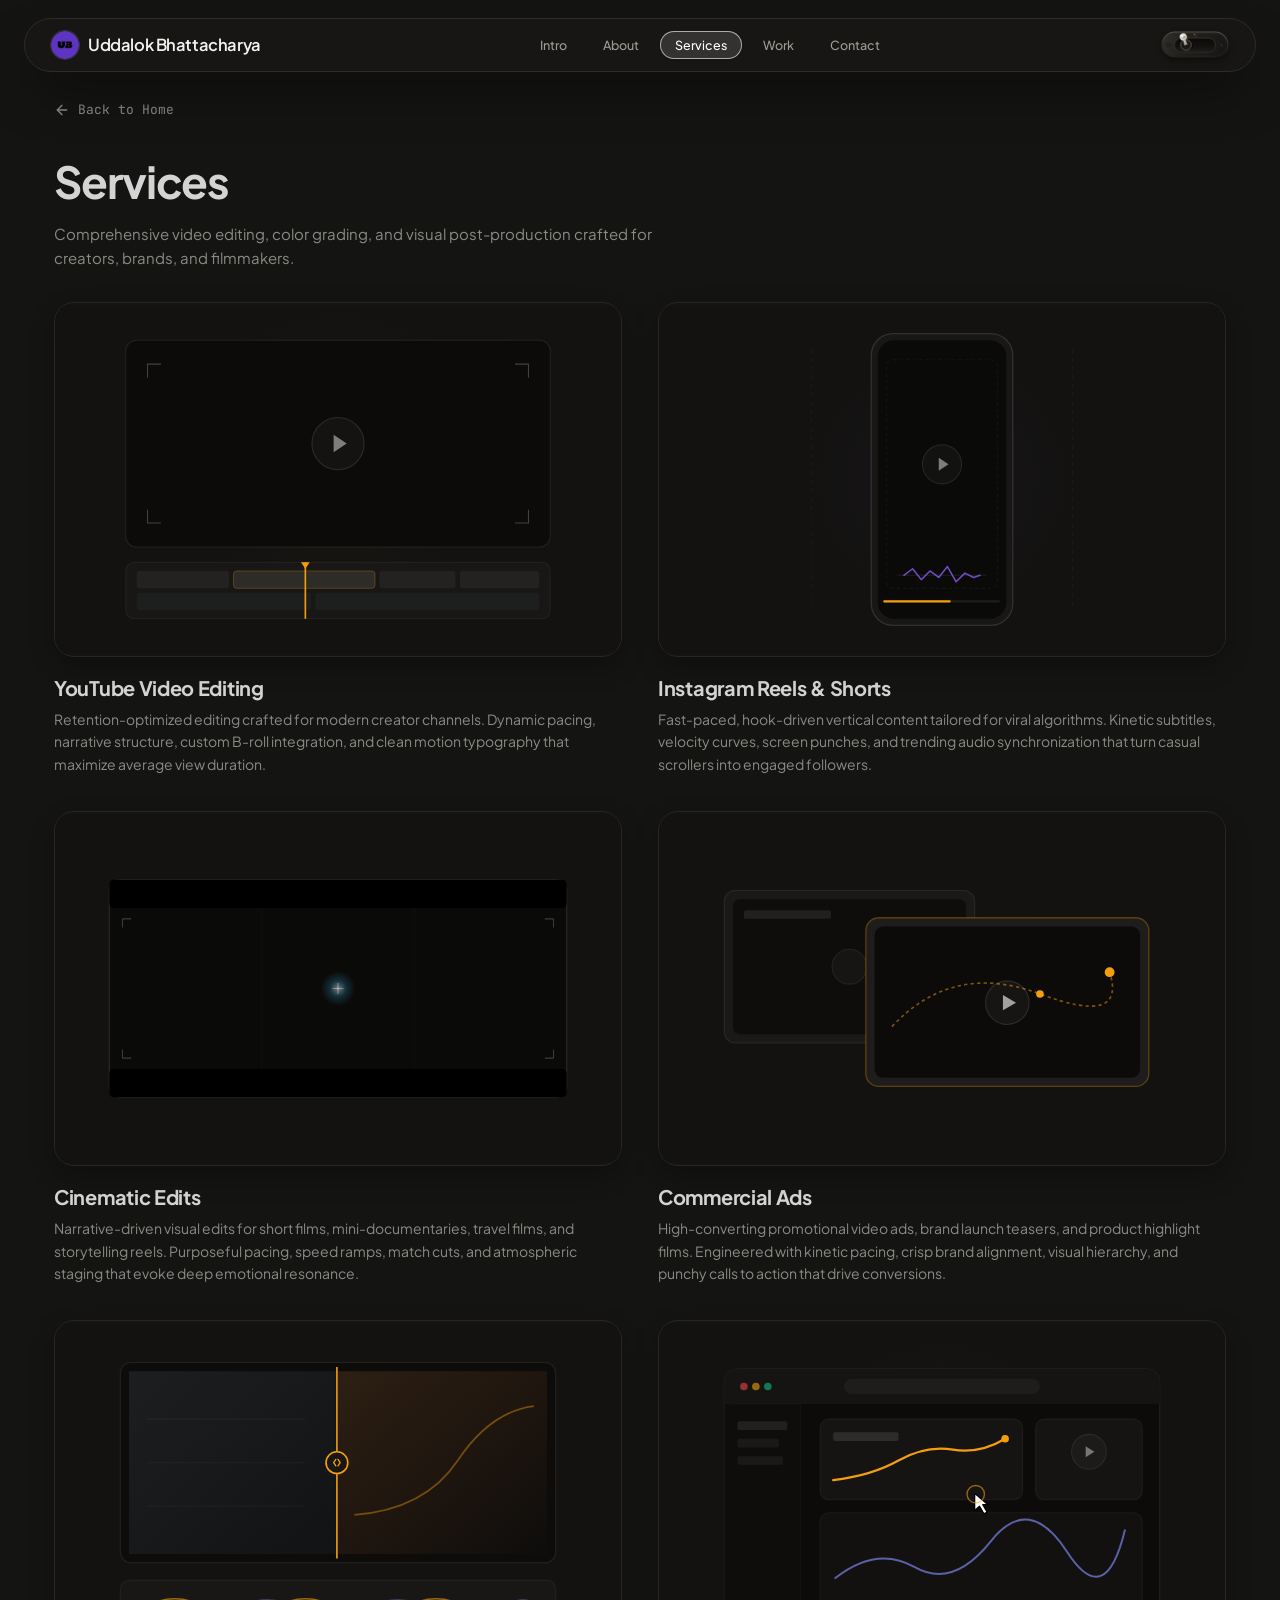
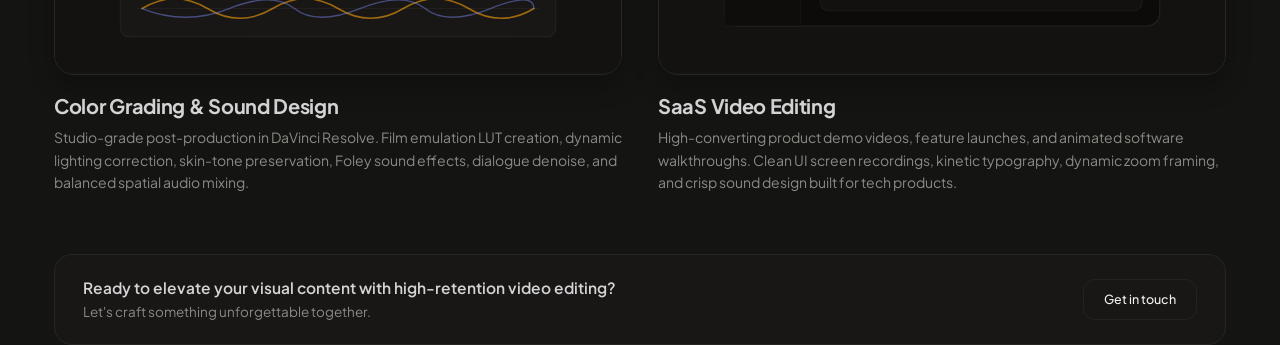
==== commit 6388f74b: "feat: add circular UB logo to header and configure high-res Chrome tab favicon" ====
--- a/services.html
+++ b/services.html
@@ -6,13 +6,21 @@
   <title>Services — Uddalok Bhattacharya | Video Editor</title>
   <meta name="description" content="Video editing services offered by Uddalok Bhattacharya: YouTube video editing, Instagram Reels and Shorts, Cinematic edits, Commercial ads, Color grading and sound design.">
 
+  <!-- Favicon / Chrome Tab Logo -->
+  <link rel="icon" type="image/x-icon" href="/favicon.ico">
+  <link rel="icon" type="image/png" sizes="32x32" href="assets/images/favicon-32x32.png">
+  <link rel="icon" type="image/png" sizes="16x16" href="assets/images/favicon-16x16.png">
+  <link rel="apple-touch-icon" sizes="180x180" href="assets/images/apple-touch-icon.png">
+  <link rel="manifest" href="site.webmanifest">
+  <meta name="theme-color" content="#0d0c0c">
+
   <!-- Google Fonts Preconnect -->
   <link rel="preconnect" href="https://fonts.googleapis.com">
   <link rel="preconnect" href="https://fonts.gstatic.com" crossorigin>
   <link href="https://fonts.googleapis.com/css2?family=JetBrains+Mono:wght@400;500;600&family=Plus+Jakarta+Sans:wght@400;500;600;700;800&display=swap" rel="stylesheet">
 
   <!-- Main Stylesheet -->
-  <link rel="stylesheet" href="css/style.css?v=10">
+  <link rel="stylesheet" href="css/style.css?v=11">
 </head>
 <body>
 
@@ -22,6 +30,7 @@
       
       <!-- Brand Logo / Name: Links back to home -->
       <a id="nav-logo-link" href="index.html" class="nav-logo-link" aria-label="Uddalok Bhattacharya Home">
+        <img src="assets/images/logo-circle.png" alt="UB" class="nav-brand-logo">
         <span class="nav-brand-text">Uddalok Bhattacharya</span>
       </a>
 
--- a/css/style.css
+++ b/css/style.css
@@ -217,10 +217,42 @@
 .nav-logo-link {
   display: flex;
   align-items: center;
+  gap: 9px;
   cursor: pointer;
   padding-left: 2px;
   flex-shrink: 0;
   outline: none;
+  text-decoration: none;
+}
+
+.nav-brand-logo {
+  width: 24px;
+  height: 24px;
+  border-radius: 50%;
+  object-fit: cover;
+  display: block;
+  flex-shrink: 0;
+  box-shadow: 0 0 0 1px rgba(255, 255, 255, 0.12);
+  transition: transform 0.2s cubic-bezier(0.16, 1, 0.3, 1), box-shadow 0.2s ease;
+}
+
+@media (min-width: 480px) {
+  .nav-brand-logo {
+    width: 26px;
+    height: 26px;
+  }
+}
+
+@media (min-width: 640px) {
+  .nav-brand-logo {
+    width: 28px;
+    height: 28px;
+  }
+}
+
+.nav-logo-link:hover .nav-brand-logo {
+  transform: scale(1.06);
+  box-shadow: 0 0 0 1.5px rgba(129, 140, 248, 0.5);
 }
 
 .nav-brand-text {
@@ -2353,13 +2385,6 @@
   }
 }
 
-@media (min-width: 1024px) {
-  .services-two-col-grid {
-    grid-template-columns: repeat(3, 1fr);
-    gap: 28px;
-  }
-}
-
 .services-all-grid {
   display: grid;
   grid-template-columns: 1fr;
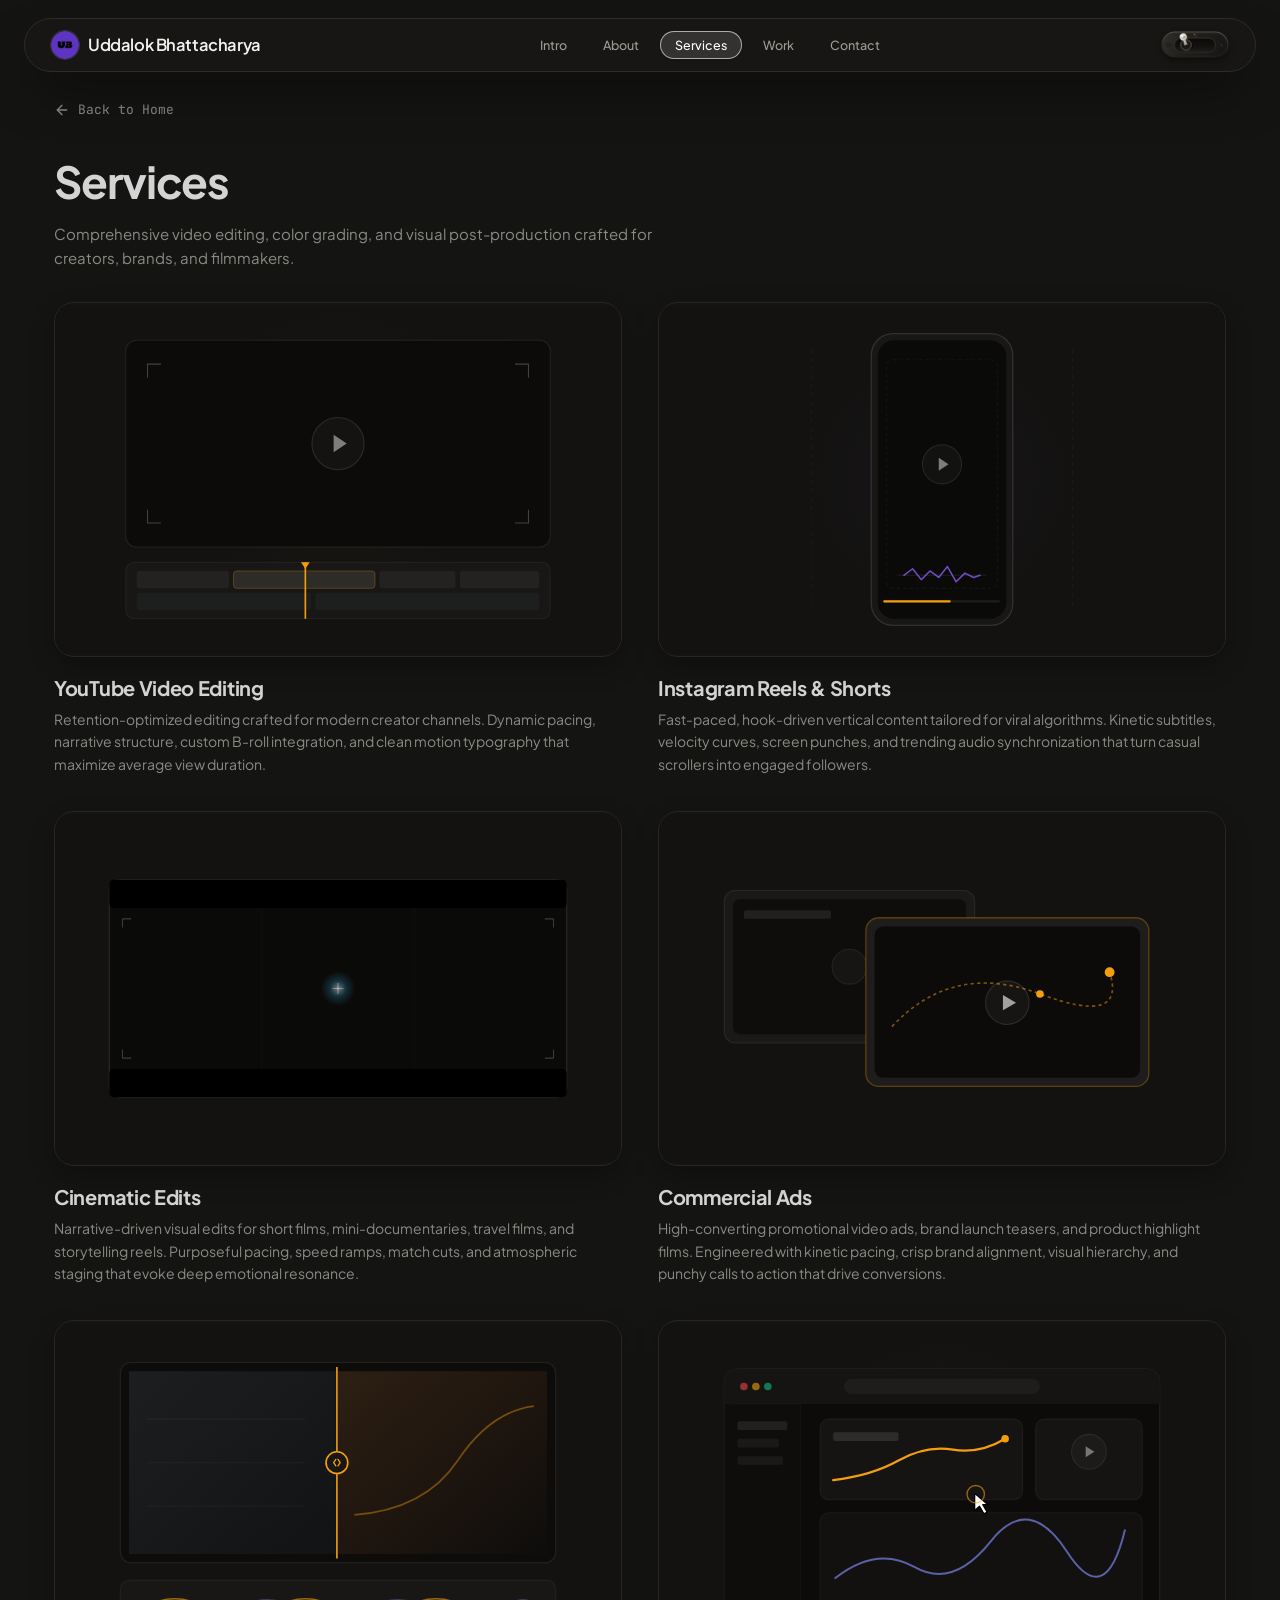
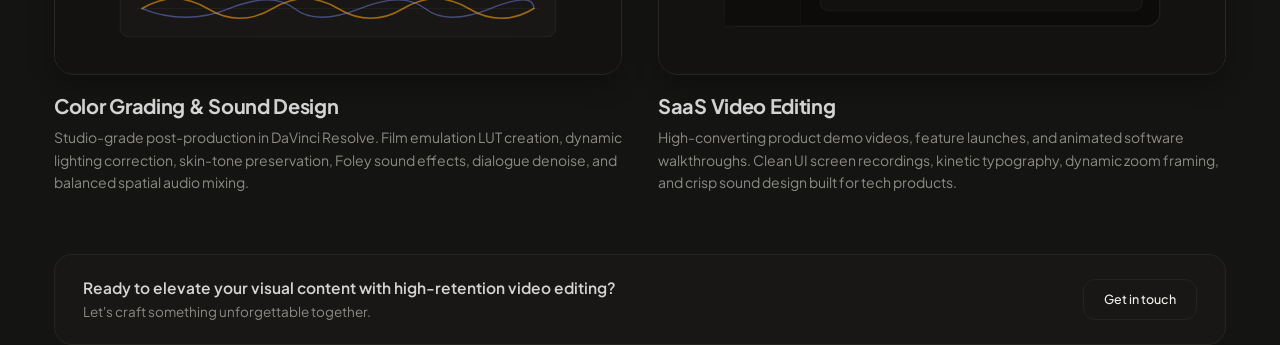
==== commit 65adfce7: "fix: restore work video playback with permanent Google Drive embeds and add 48px+ favicons for Googl" ====
--- a/services.html
+++ b/services.html
@@ -6,13 +6,24 @@
   <title>Services — Uddalok Bhattacharya | Video Editor</title>
   <meta name="description" content="Video editing services offered by Uddalok Bhattacharya: YouTube video editing, Instagram Reels and Shorts, Cinematic edits, Commercial ads, Color grading and sound design.">
 
-  <!-- Favicon / Chrome Tab Logo -->
+  <!-- Favicon & Google Search SERP Icon (Google requires 48x48 or multiple) -->
   <link rel="icon" type="image/x-icon" href="/favicon.ico">
-  <link rel="icon" type="image/png" sizes="32x32" href="assets/images/favicon-32x32.png">
-  <link rel="icon" type="image/png" sizes="16x16" href="assets/images/favicon-16x16.png">
-  <link rel="apple-touch-icon" sizes="180x180" href="assets/images/apple-touch-icon.png">
-  <link rel="manifest" href="site.webmanifest">
+  <link rel="shortcut icon" href="/favicon.ico">
+  <link rel="icon" type="image/png" sizes="48x48" href="/assets/images/favicon-48x48.png">
+  <link rel="icon" type="image/png" sizes="96x96" href="/assets/images/favicon-96x96.png">
+  <link rel="icon" type="image/png" sizes="192x192" href="/assets/images/favicon-192x192.png">
+  <link rel="icon" type="image/png" sizes="32x32" href="/assets/images/favicon-32x32.png">
+  <link rel="icon" type="image/png" sizes="16x16" href="/assets/images/favicon-16x16.png">
+  <link rel="apple-touch-icon" sizes="180x180" href="/assets/images/apple-touch-icon.png">
+  <link rel="manifest" href="/site.webmanifest">
   <meta name="theme-color" content="#0d0c0c">
+
+  <!-- Open Graph & Social Sharing -->
+  <meta property="og:type" content="website">
+  <meta property="og:title" content="Services — Uddalok Bhattacharya | Video Editor">
+  <meta property="og:description" content="Video editing services offered by Uddalok Bhattacharya: YouTube video editing, Instagram Reels and Shorts, Cinematic edits, Commercial ads, Color grading and sound design.">
+  <meta property="og:image" content="/assets/images/android-chrome-512x512.png">
+  <meta property="og:url" content="https://www.uddalokbhattacharya.com/services.html">
 
   <!-- Google Fonts Preconnect -->
   <link rel="preconnect" href="https://fonts.googleapis.com">
--- a/css/style.css
+++ b/css/style.css
@@ -2187,6 +2187,7 @@
   transition: transform 0.4s cubic-bezier(0.16, 1, 0.3, 1);
 }
 
+.work-feature-card:hover .project-preview-img,
 .work-project-item:hover .project-preview-img {
   transform: scale(1.04);
 }
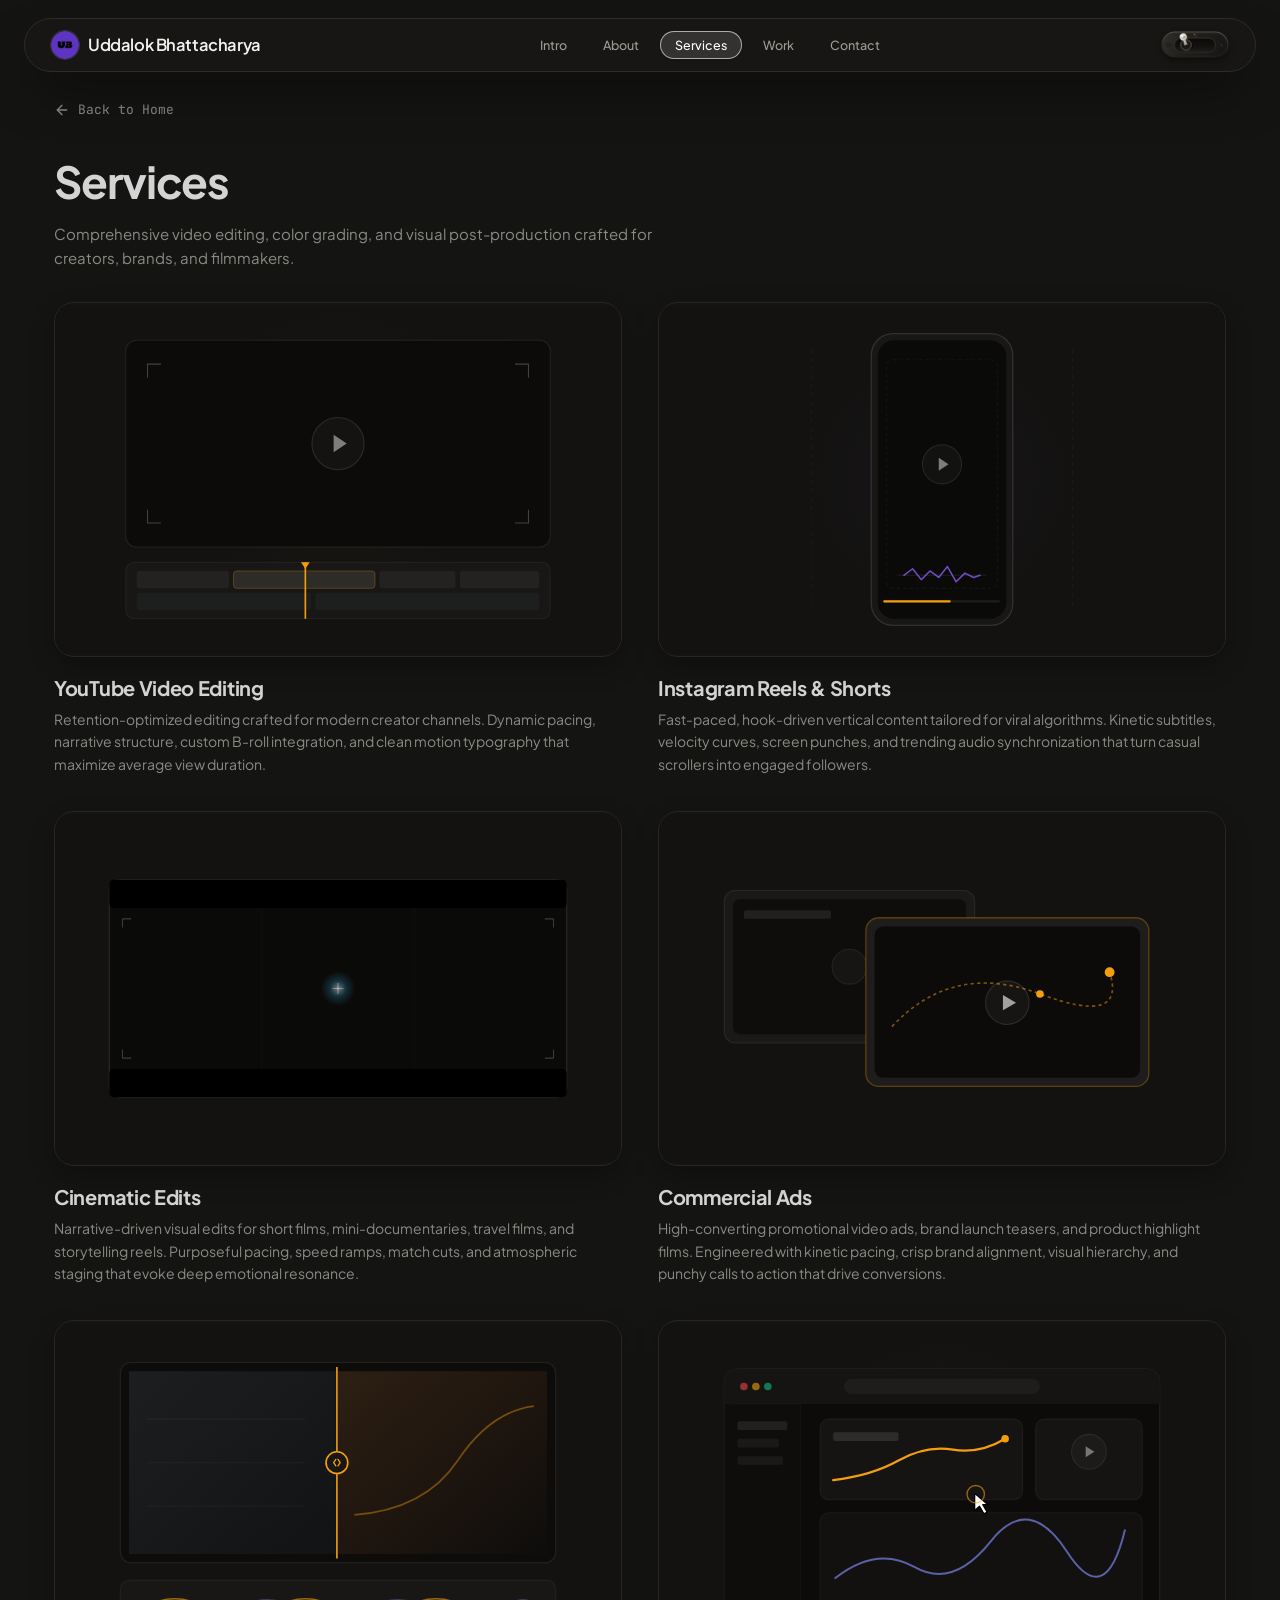
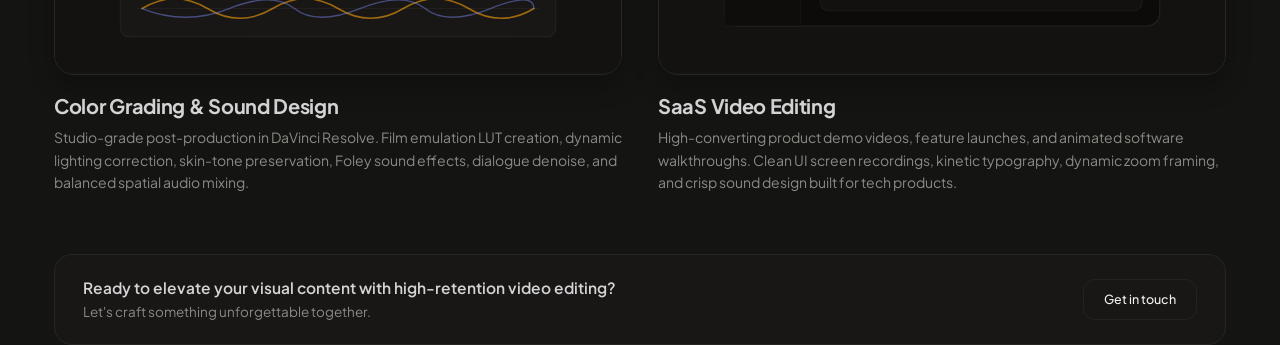
==== commit 291dc965: "feat: add root /favicon.png at 512x512 and 48x48+ with robots.txt allow rules for Google Search" ====
--- a/services.html
+++ b/services.html
@@ -7,9 +7,10 @@
   <meta name="description" content="Video editing services offered by Uddalok Bhattacharya: YouTube video editing, Instagram Reels and Shorts, Cinematic edits, Commercial ads, Color grading and sound design.">
 
   <!-- Favicon & Google Search SERP Icon (Google requires 48x48 or multiple) -->
+  <link rel="icon" href="/favicon.png" type="image/png" sizes="48x48">
+  <link rel="icon" href="/favicon-48x48.png" type="image/png" sizes="48x48">
   <link rel="icon" type="image/x-icon" href="/favicon.ico">
   <link rel="shortcut icon" href="/favicon.ico">
-  <link rel="icon" type="image/png" sizes="48x48" href="/assets/images/favicon-48x48.png">
   <link rel="icon" type="image/png" sizes="96x96" href="/assets/images/favicon-96x96.png">
   <link rel="icon" type="image/png" sizes="192x192" href="/assets/images/favicon-192x192.png">
   <link rel="icon" type="image/png" sizes="32x32" href="/assets/images/favicon-32x32.png">
--- a/css/style.css
+++ b/css/style.css
@@ -1431,42 +1431,7 @@
   background: #000;
 }
 
-.modal-footer-bar {
-  position: absolute;
-  bottom: 0;
-  left: 0;
-  right: 0;
-  padding: 12px 16px;
-  background: linear-gradient(180deg, transparent 0%, rgba(0, 0, 0, 0.85) 100%);
-  display: none;
-  justify-content: flex-end;
-  align-items: center;
-  z-index: 10;
-  pointer-events: none;
-}
-
-.modal-drive-action-btn {
-  pointer-events: auto;
-  display: inline-flex;
-  align-items: center;
-  gap: 8px;
-  font-family: var(--font-mono);
-  font-size: 11.5px;
-  font-weight: 500;
-  color: #FFFFFF;
-  background: rgba(20, 20, 20, 0.75);
-  backdrop-filter: blur(10px);
-  border: 1px solid rgba(255, 255, 255, 0.25);
-  border-radius: 9999px;
-  padding: 6px 14px;
-  text-decoration: none;
-  transition: background 0.2s, border-color 0.2s, color 0.2s;
-}
-
-.modal-drive-action-btn:hover {
-  background: #FFFFFF;
-  color: #141413;
-}
+
 
 .close-modal-btn {
   position: absolute;
@@ -2192,36 +2157,7 @@
   transform: scale(1.04);
 }
 
-.work-drive-badge-wrap {
-  display: flex;
-  margin-bottom: 16px;
-}
-
-.drive-folder-capsule {
-  display: inline-flex;
-  align-items: center;
-  gap: 8px;
-  font-family: var(--font-mono);
-  font-size: 12px;
-  font-weight: 500;
-  padding: 7px 16px;
-  border-radius: 9999px;
-  background: rgba(255, 255, 255, 0.05);
-  border: 1px solid var(--border-card);
-  color: var(--text-headline);
-  text-decoration: none;
-  transition: background 0.25s, border-color 0.25s, transform 0.25s;
-}
-
-.drive-folder-capsule:hover {
-  background: rgba(255, 255, 255, 0.1);
-  border-color: var(--accent-amber);
-  transform: translateY(-2px);
-}
-
-[data-theme="purple"] .drive-folder-capsule:hover {
-  border-color: #C084FC;
-}
+
 
 .project-badge-top-left {
   position: absolute;
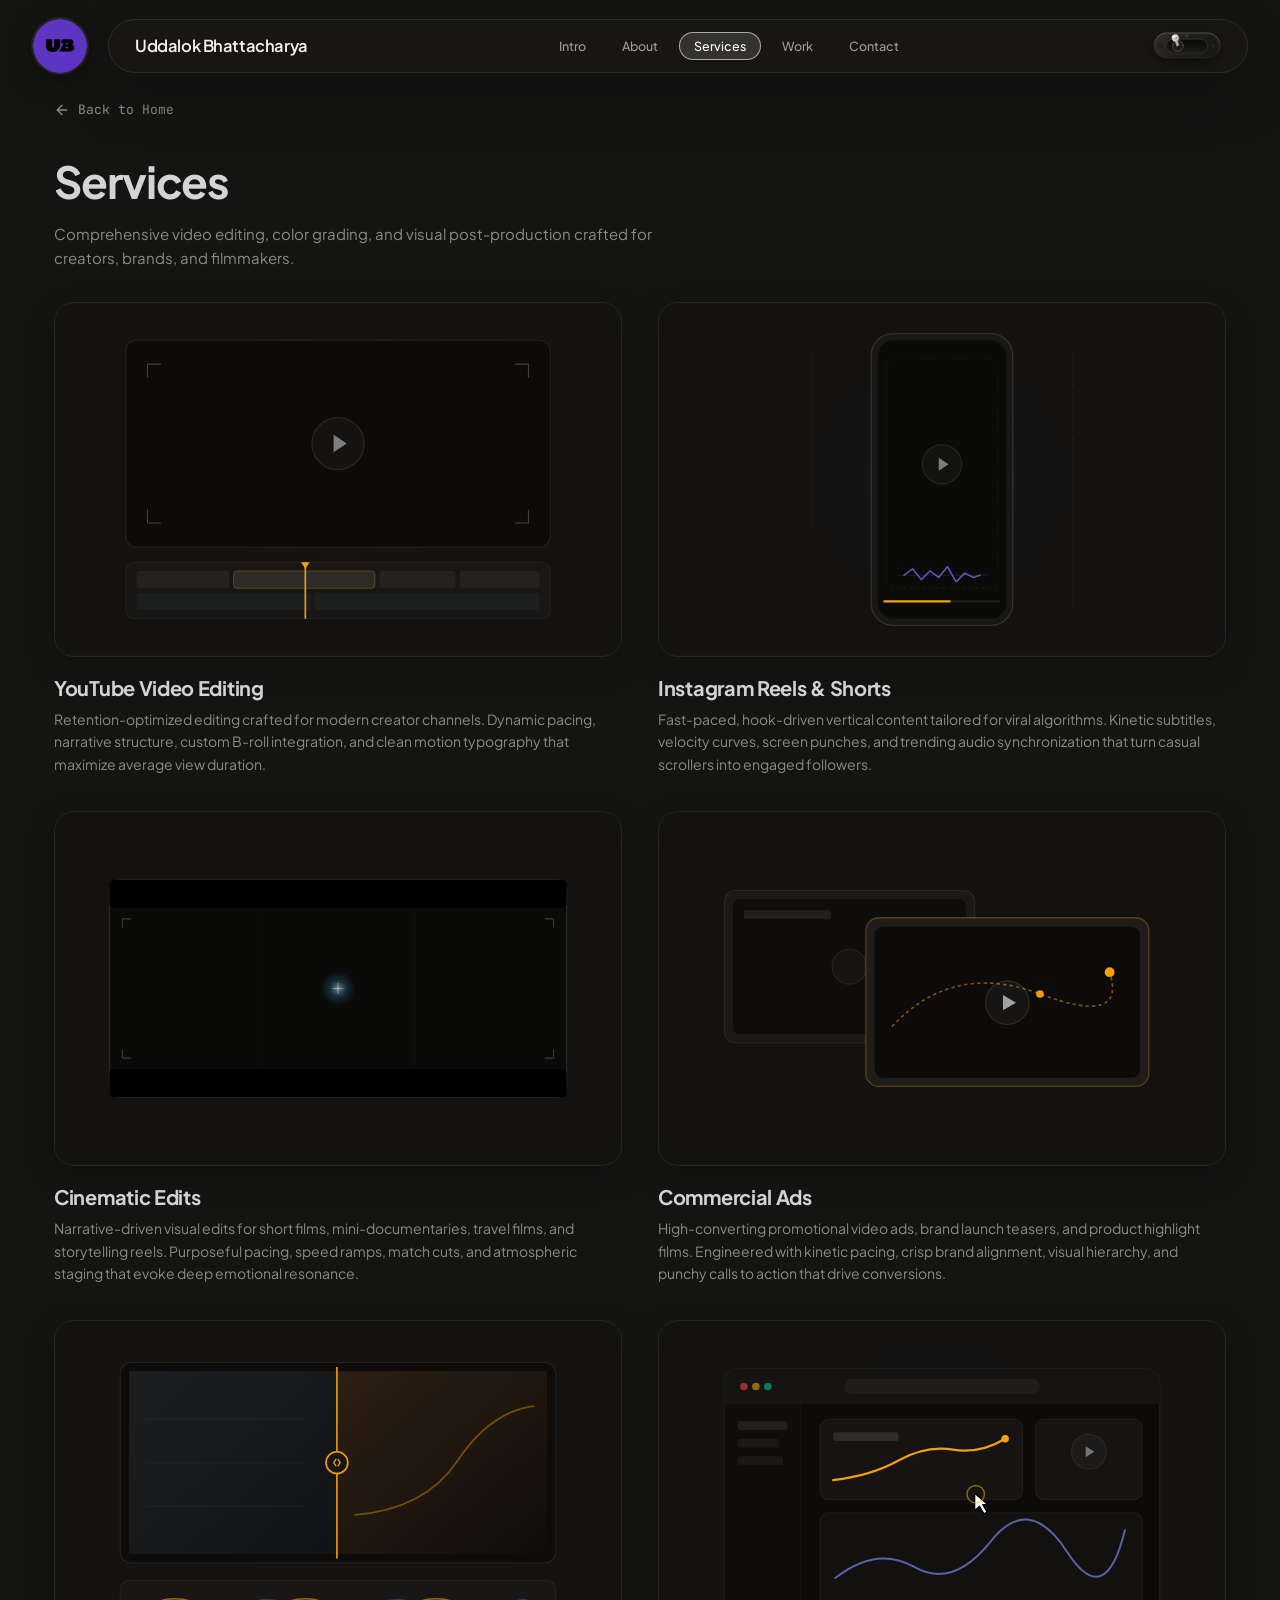
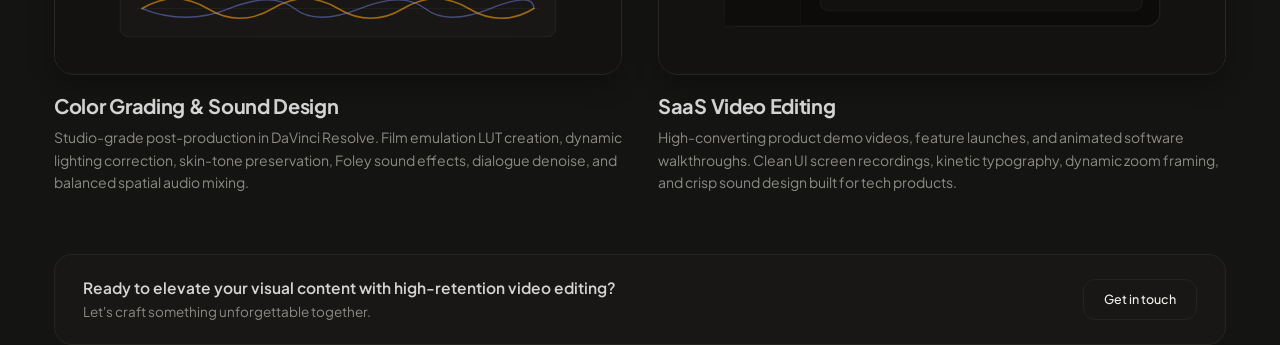
==== commit 48adaa0d: "feat: move circular logo outside header capsule to left at 56px matching ss-events" ====
--- a/services.html
+++ b/services.html
@@ -6,15 +6,11 @@
   <title>Services — Uddalok Bhattacharya | Video Editor</title>
   <meta name="description" content="Video editing services offered by Uddalok Bhattacharya: YouTube video editing, Instagram Reels and Shorts, Cinematic edits, Commercial ads, Color grading and sound design.">
 
-  <!-- Favicon & Google Search SERP Icon (Google requires 48x48 or multiple) -->
-  <link rel="icon" href="/favicon.png" type="image/png" sizes="48x48">
-  <link rel="icon" href="/favicon-48x48.png" type="image/png" sizes="48x48">
-  <link rel="icon" type="image/x-icon" href="/favicon.ico">
+  <!-- Favicon & Google Search SERP Icon -->
+  <link rel="icon" href="/favicon.png" type="image/png">
+  <link rel="icon" href="/favicon.ico" sizes="any">
   <link rel="shortcut icon" href="/favicon.ico">
-  <link rel="icon" type="image/png" sizes="96x96" href="/assets/images/favicon-96x96.png">
   <link rel="icon" type="image/png" sizes="192x192" href="/assets/images/favicon-192x192.png">
-  <link rel="icon" type="image/png" sizes="32x32" href="/assets/images/favicon-32x32.png">
-  <link rel="icon" type="image/png" sizes="16x16" href="/assets/images/favicon-16x16.png">
   <link rel="apple-touch-icon" sizes="180x180" href="/assets/images/apple-touch-icon.png">
   <link rel="manifest" href="/site.webmanifest">
   <meta name="theme-color" content="#0d0c0c">
@@ -32,19 +28,29 @@
   <link href="https://fonts.googleapis.com/css2?family=JetBrains+Mono:wght@400;500;600&family=Plus+Jakarta+Sans:wght@400;500;600;700;800&display=swap" rel="stylesheet">
 
   <!-- Main Stylesheet -->
-  <link rel="stylesheet" href="css/style.css?v=11">
+  <link rel="stylesheet" href="css/style.css?v=12">
 </head>
 <body>
 
-  <!-- FIXED HEADER CAPSULE -->
+  <!-- FIXED HEADER (Standalone Circular Logo Left + Nav Capsule) -->
   <header class="header-fixed-wrap">
-    <div id="main-nav-capsule" class="main-nav-capsule">
+    <div class="header-outer-container">
       
-      <!-- Brand Logo / Name: Links back to home -->
-      <a id="nav-logo-link" href="index.html" class="nav-logo-link" aria-label="Uddalok Bhattacharya Home">
-        <img src="assets/images/logo-circle.png" alt="UB" class="nav-brand-logo">
-        <span class="nav-brand-text">Uddalok Bhattacharya</span>
+      <!-- Standalone Circular Logo Left (outside capsule) -->
+      <a id="standalone-logo-link" href="index.html" class="header-standalone-logo" aria-label="Uddalok Bhattacharya Home">
+        <img src="assets/images/logo-circle.png" alt="UB" class="standalone-logo-img">
       </a>
+
+      <!-- Main Nav Capsule -->
+      <div id="main-nav-capsule" class="main-nav-capsule">
+        
+        <!-- Brand Logo / Name: Links back to home -->
+        <a id="nav-logo-link" href="index.html" class="nav-logo-link" aria-label="Uddalok Bhattacharya Home">
+          <span class="nav-brand-text">
+            <span class="brand-text-full">Uddalok Bhattacharya</span>
+            <span class="brand-text-short">Uddalok</span>
+          </span>
+        </a>
 
       <!-- Center Nav Links: "Services" is active capsule -->
       <nav class="nav-menu" aria-label="Primary Navigation">
@@ -184,6 +190,7 @@
         </button>
       </div>
 
+    </div>
     </div>
 
     <!-- Mobile Navigation Floating Drawer -->
--- a/css/style.css
+++ b/css/style.css
@@ -159,7 +159,7 @@
 }
 
 /* --------------------------------------------------------------------------
-   HEADER CAPSULE (Matching media_1792084312946.png)
+   HEADER (Standalone Circular Logo Left + Main Nav Capsule)
    -------------------------------------------------------------------------- */
 .header-fixed-wrap {
   position: fixed;
@@ -179,6 +179,96 @@
     top: 18px;
     padding: 0 24px;
   }
+}
+
+@media (min-width: 1024px) {
+  .header-fixed-wrap {
+    padding: 0 32px;
+  }
+}
+
+/* Outer Flex Container: Holds Standalone Logo + Capsule */
+.header-outer-container {
+  width: 100%;
+  max-width: 1380px;
+  display: flex;
+  align-items: center;
+  justify-content: space-between;
+  gap: 10px;
+  pointer-events: none;
+}
+
+@media (min-width: 640px) {
+  .header-outer-container {
+    gap: 16px;
+  }
+}
+
+@media (min-width: 1024px) {
+  .header-outer-container {
+    gap: 20px;
+  }
+}
+
+/* Standalone Circular Logo on Left outside capsule */
+.header-standalone-logo {
+  pointer-events: auto;
+  display: inline-flex;
+  align-items: center;
+  justify-content: center;
+  flex-shrink: 0;
+  border-radius: 50%;
+  text-decoration: none;
+  outline: none;
+  transition: transform 0.25s cubic-bezier(0.16, 1, 0.3, 1);
+}
+
+.standalone-logo-img {
+  width: 44px;
+  height: 44px;
+  border-radius: 50%;
+  object-fit: cover;
+  display: block;
+  background-color: var(--bg-nav);
+  backdrop-filter: blur(20px);
+  -webkit-backdrop-filter: blur(20px);
+  border: 1.5px solid var(--border-nav);
+  box-shadow: 0 8px 24px -4px rgba(0, 0, 0, 0.55), 0 0 0 1px rgba(255, 255, 255, 0.08);
+  transition: transform 0.25s cubic-bezier(0.16, 1, 0.3, 1), box-shadow 0.25s ease, border-color 0.25s ease;
+}
+
+@media (min-width: 640px) {
+  .standalone-logo-img {
+    width: 50px;
+    height: 50px;
+  }
+}
+
+@media (min-width: 1024px) {
+  .standalone-logo-img {
+    width: 56px;
+    height: 56px;
+  }
+}
+
+.header-standalone-logo:hover .standalone-logo-img {
+  transform: scale(1.08);
+  box-shadow: 0 12px 30px -4px rgba(0, 0, 0, 0.65), 0 0 18px rgba(168, 85, 247, 0.45);
+  border-color: rgba(192, 132, 252, 0.7);
+}
+
+.header-standalone-logo:active .standalone-logo-img {
+  transform: scale(0.95);
+}
+
+[data-theme="purple"] .standalone-logo-img {
+  border-color: rgba(192, 132, 252, 0.4);
+  box-shadow: 0 8px 24px -4px rgba(45, 10, 80, 0.5), 0 0 0 1px rgba(192, 132, 252, 0.25);
+}
+
+[data-theme="purple"] .header-standalone-logo:hover .standalone-logo-img {
+  box-shadow: 0 12px 30px -4px rgba(45, 10, 80, 0.7), 0 0 22px rgba(192, 132, 252, 0.6);
+  border-color: #E9D5FF;
 }
 
 .main-nav-capsule {
@@ -194,7 +284,8 @@
   border-radius: 9999px;
   padding: 6px 12px;
   box-shadow: 0 25px 50px -12px rgba(0, 0, 0, 0.5);
-  width: 100%;
+  flex: 1 1 auto;
+  min-width: 0;
   max-width: 1260px; /* Expanded header capsule matching wider interface */
   transition: var(--transition-theme);
 }
@@ -220,7 +311,8 @@
   gap: 9px;
   cursor: pointer;
   padding-left: 2px;
-  flex-shrink: 0;
+  flex-shrink: 1;
+  min-width: 0;
   outline: none;
   text-decoration: none;
 }
@@ -263,6 +355,23 @@
   letter-spacing: -0.025em;
   white-space: nowrap;
   transition: opacity 0.2s ease, color 0.2s ease;
+}
+
+.brand-text-short {
+  display: inline;
+}
+
+.brand-text-full {
+  display: none;
+}
+
+@media (min-width: 520px) {
+  .brand-text-short {
+    display: none;
+  }
+  .brand-text-full {
+    display: inline;
+  }
 }
 
 @media (min-width: 480px) {
@@ -514,11 +623,18 @@
 }
 
 .vintage-switch-svg {
-  width: 64px;
-  height: 26px;
+  width: 58px;
+  height: 24px;
   overflow: visible;
   filter: drop-shadow(0 3px 3px rgba(0, 0, 0, 0.35));
   display: block;
+}
+
+@media (min-width: 400px) {
+  .vintage-switch-svg {
+    width: 64px;
+    height: 26px;
+  }
 }
 
 @media (min-width: 640px) {
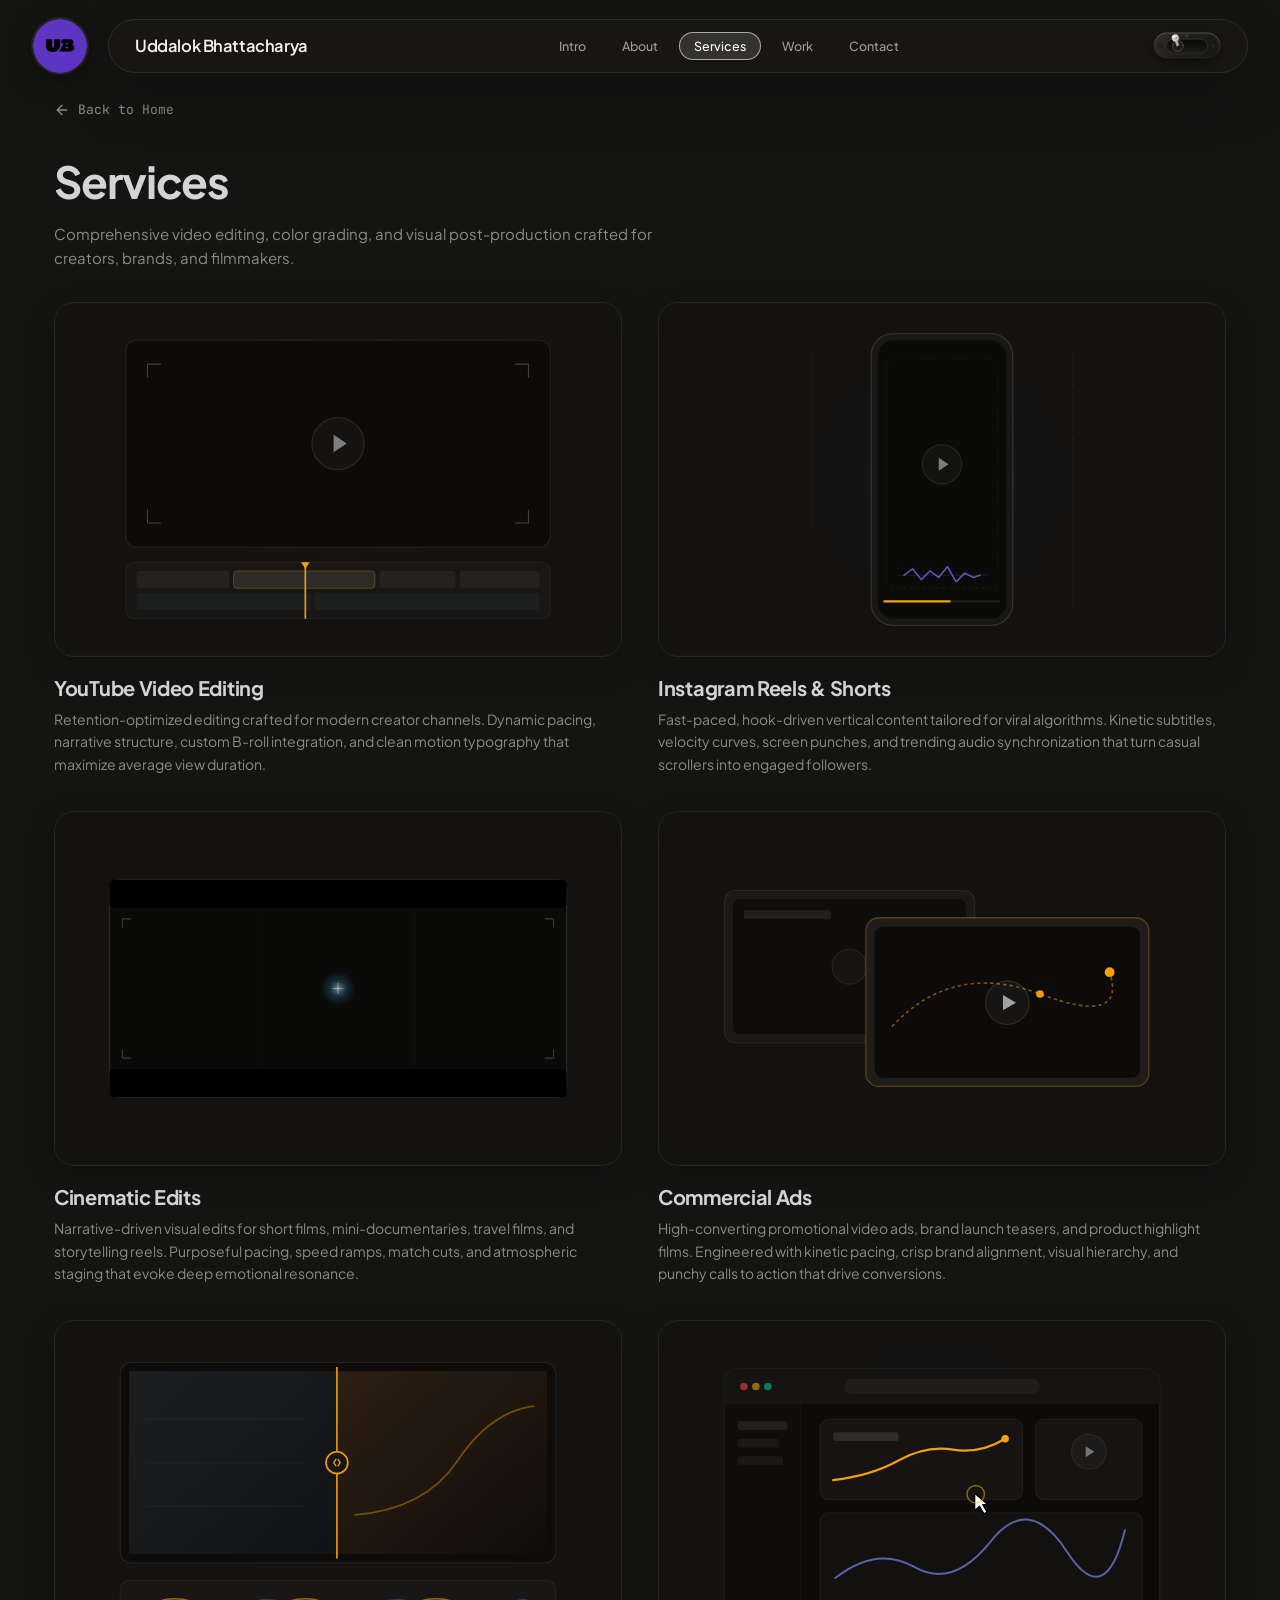
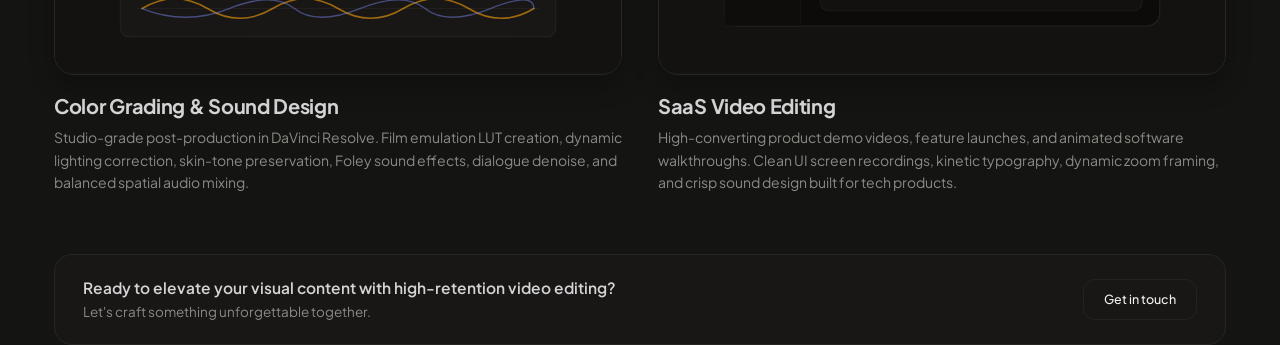
==== commit cbf10058: "fix: replace assets/avatar.svg with square 512x512 UB logo and streamline favicon.ico for Google SER" ====
--- a/services.html
+++ b/services.html
@@ -6,11 +6,11 @@
   <title>Services — Uddalok Bhattacharya | Video Editor</title>
   <meta name="description" content="Video editing services offered by Uddalok Bhattacharya: YouTube video editing, Instagram Reels and Shorts, Cinematic edits, Commercial ads, Color grading and sound design.">
 
-  <!-- Favicon & Google Search SERP Icon -->
-  <link rel="icon" href="/favicon.png" type="image/png">
-  <link rel="icon" href="/favicon.ico" sizes="any">
-  <link rel="shortcut icon" href="/favicon.ico">
-  <link rel="icon" type="image/png" sizes="192x192" href="/assets/images/favicon-192x192.png">
+  <!-- Favicon & Google Search SERP Icon (Matching ss-events & Google Search Central Guidelines) -->
+  <link rel="icon" href="/favicon.ico" type="image/x-icon">
+  <link rel="shortcut icon" href="/favicon.ico" type="image/x-icon">
+  <link rel="icon" href="/favicon.png" type="image/png" sizes="48x48">
+  <link rel="icon" type="image/svg+xml" href="/assets/avatar.svg">
   <link rel="apple-touch-icon" sizes="180x180" href="/assets/images/apple-touch-icon.png">
   <link rel="manifest" href="/site.webmanifest">
   <meta name="theme-color" content="#0d0c0c">
